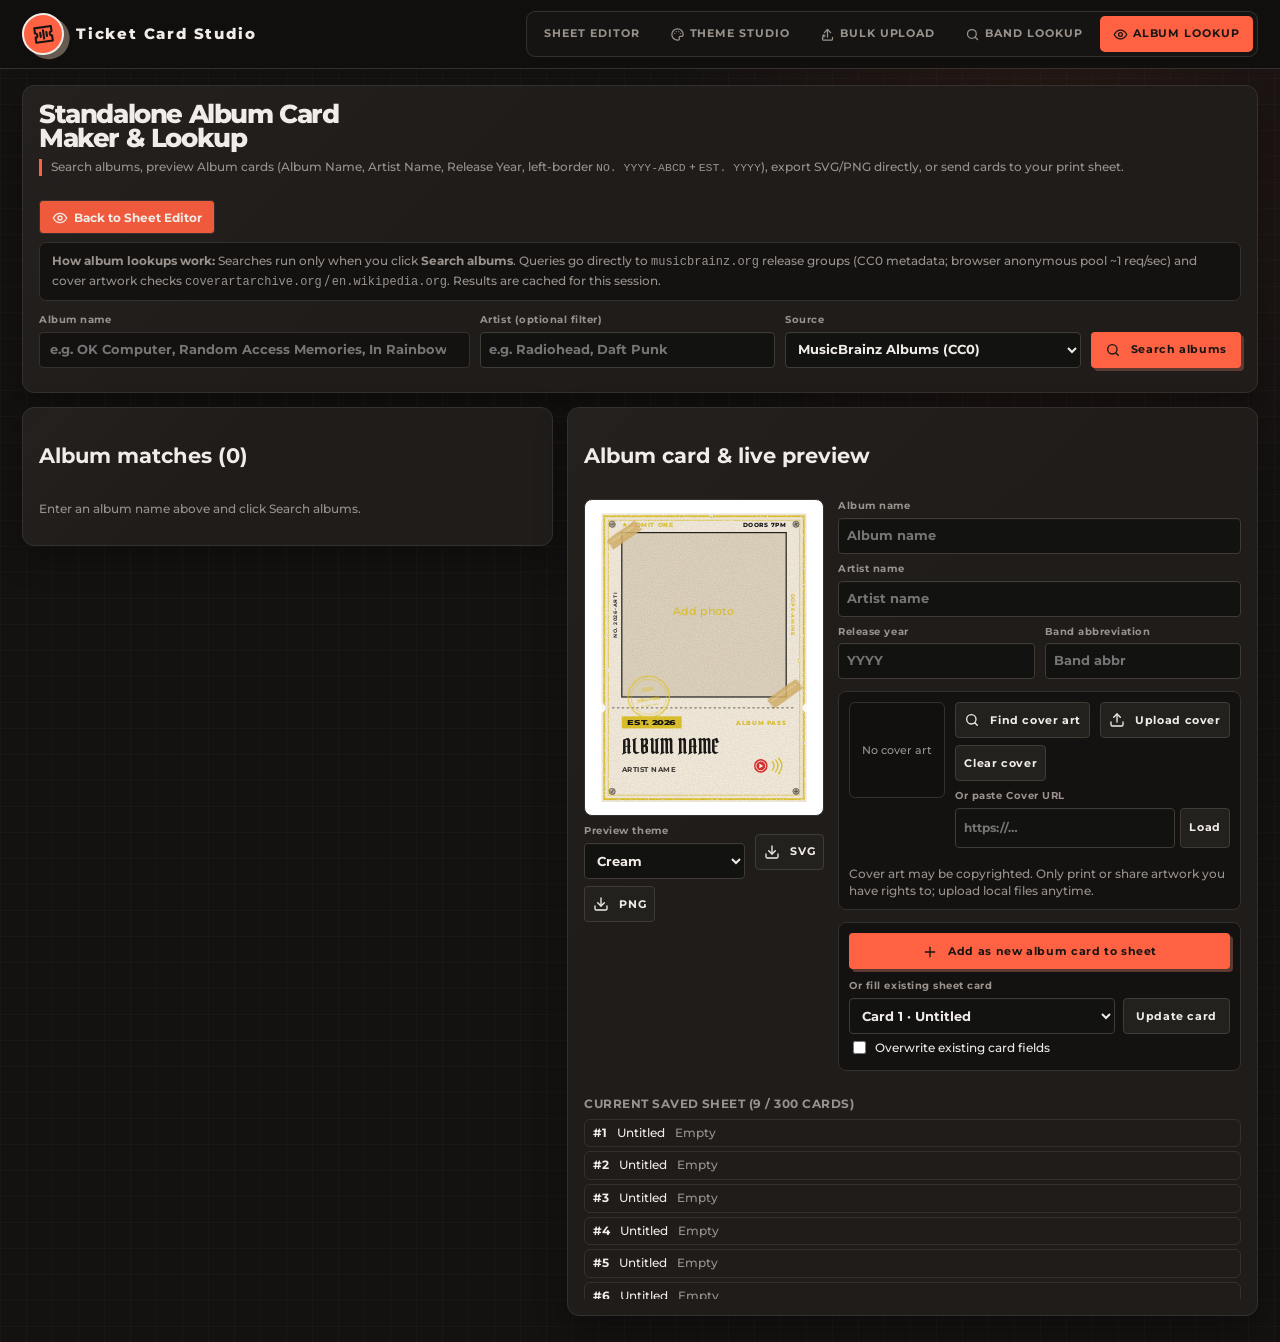
==== album-lookup.html @ 92ee56c2 "feat(phase10): add visiting card layouts (85x55, 89x51, 90x50), QR matrix, and mirrored trading-card" ====
<!DOCTYPE html>
<html lang="en">
<head>
<meta charset="utf-8">
<meta name="viewport" content="width=device-width, initial-scale=1, viewport-fit=cover">
<title>Album Lookup — Ticket Card Studio</title>
<link rel="icon" type="image/svg+xml" href="favicon.svg?v=phase10">
<link rel="stylesheet" href="https://fonts.googleapis.com/css2?family=Caveat:wght@700&family=Covered+By+Your+Grace&family=Dancing+Script:wght@700&family=Great+Vibes&family=Oswald:wght@700&family=Permanent+Marker&family=Reenie+Beanie&family=Rock+Salt&family=Space+Mono:wght@700&display=swap">
<link rel="stylesheet" href="css/tokens.css?v=phase10">
<link rel="stylesheet" href="css/app.css?v=phase10">
</head>
<body>
<header class="topbar">
  <div class="topbar-inner">
    <a class="brand" href="index.html">
      <span class="brand-badge"><span data-icon="logo"></span></span>
      <span class="brand-title">Ticket Card Studio</span>
    </a>
    <nav class="nav-tabs" aria-label="Workspace pages">
      <a class="nav-tab" href="index.html">Sheet Editor</a>
      <a class="nav-tab" href="theme-studio.html"><span data-icon="palette"></span> Theme Studio</a>
      <a class="nav-tab" href="bulk-import.html"><span data-icon="bulkUpload"></span> Bulk Upload</a>
      <a class="nav-tab" href="band-lookup.html"><span data-icon="search"></span> Band Lookup</a>
      <a class="nav-tab active" href="album-lookup.html"><span data-icon="view"></span> Album Lookup</a>
    </nav>
    <details class="mobile-nav">
      <summary aria-label="Open workspace menu" data-tooltip="Open workspace menu"><span data-icon="menu"></span></summary>
      <div class="menu-panel">
        <a href="index.html"><span data-icon="view"></span> Sheet Editor</a>
        <a href="theme-studio.html"><span data-icon="palette"></span> Theme Studio</a>
        <a href="bulk-import.html"><span data-icon="bulkUpload"></span> Bulk Upload</a>
        <a href="band-lookup.html"><span data-icon="search"></span> Band Lookup</a>
        <a href="album-lookup.html" aria-current="page"><span data-icon="view"></span> Album Lookup</a>
      </div>
    </details>
  </div>
</header>

<main class="studio-wrap lookup-page">
  <section class="panel lookup-intro" aria-labelledby="alb-page-title">
    <div class="lookup-header">
      <div>
        <h1 id="alb-page-title">Standalone Album Card Maker &amp; Lookup</h1>
        <p class="subtitle">Search albums, preview Album cards (Album Name, Artist Name, Release Year, left-border <code>NO. YYYY-ABCD</code> + <code>EST. YYYY</code>), export SVG/PNG directly, or send cards to your print sheet.</p>
      </div>
      <a class="btn-link" href="index.html"><span data-icon="view"></span> Back to Sheet Editor</a>
    </div>

    <div class="lookup-disclosure" role="note">
      <strong>How album lookups work:</strong> Searches run only when you click <strong>Search albums</strong>. Queries go directly to <code>musicbrainz.org</code> release groups (CC0 metadata; browser anonymous pool ~1 req/sec) and cover artwork checks <code>coverartarchive.org</code> / <code>en.wikipedia.org</code>. Results are cached for this session.
    </div>

    <div id="alb-disabled-banner" class="lookup-warning" hidden>
      Album lookup is currently disabled in <code>js/album-lookup-providers.mjs</code>. You can still type Album details manually, upload cover art, export, or add to sheet below.
    </div>

    <form id="alb-form" class="lookup-form">
      <label class="fld lookup-query-fld">
        <span>Album name</span>
        <input id="alb-query" type="search" placeholder="e.g. OK Computer, Random Access Memories, In Rainbows…" autocomplete="off" spellcheck="false">
      </label>
      <label class="fld lookup-provider-fld">
        <span>Artist (optional filter)</span>
        <input id="alb-artist" type="text" placeholder="e.g. Radiohead, Daft Punk" autocomplete="off">
      </label>
      <label class="fld lookup-provider-fld">
        <span>Source</span>
        <select id="alb-provider">
          <option value="musicbrainz">MusicBrainz Albums (CC0)</option>
          <option value="wikipedia">Wikipedia Album search</option>
        </select>
      </label>
      <div class="lookup-submit-wrap">
        <button class="accent" id="alb-search-btn" type="submit"><span data-icon="search"></span> Search albums</button>
      </div>
    </form>

    <div class="lookup-status-row">
      <div id="alb-status" class="hint" role="status" aria-live="polite"></div>
      <div id="alb-recovery" class="ctrl-flex" hidden>
        <button class="g sm" id="alb-retry-btn" type="button"><span data-icon="reset"></span> Retry</button>
        <button class="g sm" id="alb-wiki-fallback-btn" type="button">Try Wikipedia search instead</button>
      </div>
    </div>
  </section>

  <div class="lookup-workspace album-workspace">
    <section class="panel lookup-results-panel" aria-labelledby="alb-results-heading">
      <h2 id="alb-results-heading">Album matches (<span id="alb-match-count">0</span>)</h2>
      <div id="alb-results" class="lookup-results">
        <p class="hint">Enter an album name above and click Search albums.</p>
      </div>
    </section>

    <section class="panel lookup-draft-panel" aria-labelledby="alb-draft-heading">
      <div class="lookup-draft-head">
        <h2 id="alb-draft-heading">Album card &amp; live preview</h2>
        <span id="alb-source-pill" class="lookup-pill" hidden></span>
      </div>

      <div class="album-editor-split">
        <div class="album-preview-pane">
          <div id="alb-svg-preview" class="album-svg-preview" aria-label="Live album card preview"></div>
          <div class="ctrl-flex">
            <label class="fld album-theme-fld">
              <span>Preview theme</span>
              <select id="alb-theme"></select>
            </label>
            <button class="g sm" id="alb-dl-svg" type="button"><span data-icon="download"></span> SVG</button>
            <button class="g sm" id="alb-dl-png" type="button"><span data-icon="download"></span> PNG</button>
          </div>
        </div>

        <div class="album-fields-pane">
          <div class="lookup-draft-grid">
            <label class="fld w"><span>Album name</span><input type="text" id="alb-title" placeholder="Album name"></label>
            <label class="fld w"><span>Artist name</span><input type="text" id="alb-artist-field" placeholder="Artist name"></label>
            <label class="fld"><span>Release year</span><input type="text" id="alb-year" placeholder="YYYY"></label>
            <label class="fld"><span>Band abbreviation</span><input type="text" id="alb-code" placeholder="Band abbr"></label>
          </div>

          <div class="lookup-photo-box">
            <div class="lookup-photo-head">
              <div class="stage-thumb lookup-thumb" id="alb-thumb">No cover art</div>
              <div class="lookup-photo-actions">
                <div class="ctrl-flex">
                  <button class="g sm" id="alb-fetch-cover" type="button"><span data-icon="search"></span> Find cover art</button>
                  <button class="g sm" id="alb-upload-btn" type="button"><span data-icon="upload"></span> Upload cover</button>
                  <input type="file" id="alb-file" accept="image/*" hidden>
                  <button class="g sm" id="alb-clear-cover" type="button" hidden>Clear cover</button>
                </div>
                <label class="fld">
                  <span>Or paste Cover URL</span>
                  <div class="url-row">
                    <input type="url" id="alb-url" placeholder="https://…">
                    <button class="g sm" id="alb-load-url" type="button">Load</button>
                  </div>
                </label>
                <div id="alb-photo-status" class="hint"></div>
              </div>
            </div>
            <p class="hint lookup-rights-note">Cover art may be copyrighted. Only print or share artwork you have rights to; upload local files anytime.</p>
          </div>

          <div class="lookup-commit-box">
            <button class="accent" id="alb-add-new" type="button"><span data-icon="plus"></span> Add as new album card to sheet</button>
            <div class="lookup-commit-existing">
              <label class="fld">
                <span>Or fill existing sheet card</span>
                <div class="lookup-fill-row">
                  <select id="alb-fill-target"></select>
                  <button class="g" id="alb-fill-btn" type="button">Update card</button>
                </div>
              </label>
              <label class="chk"><input type="checkbox" id="alb-overwrite"> Overwrite existing card fields</label>
            </div>
          </div>
        </div>
      </div>

      <div class="lookup-sheet-preview">
        <h3>Current saved sheet (<span id="alb-sheet-count">0</span> / 300 cards)</h3>
        <div id="alb-sheet-list" class="lookup-sheet-list"></div>
      </div>
    </section>
  </div>
</main>

<div id="alb-transfer-toast" class="history-toast" role="status" aria-live="polite" hidden>
  <span id="alb-transfer-message"></span>
  <button class="g sm" id="alb-undo-transfer" type="button">Undo</button>
  <button class="accent sm" id="alb-open-editor" type="button"><span data-icon="view"></span> Open editor</button>
</div>

<script type="module" src="js/album-lookup.js?v=phase10"></script>
</body>
</html>
---- css/tokens.css ----
@layer reset, tokens, base, pages, app;

@layer reset {
  *, *::before, *::after {
    box-sizing: border-box;
  }

  html, body {
    margin: 0;
    padding: 0;
  }
}

@layer tokens {
  :root {
    --bg: #141211;
    --panel: #1f1c1a;
    --subpanel: #181614;
    --ink: #f1ece8;
    --mute: #9a928c;
    --line: #35302d;
    --btn: #f05a3c;
    --btnt: #141211;
    --accent: #ff6243;
    --accent-soft: rgba(255, 98, 67, 0.16);
    --danger: #ff4d67;
    --success: #a9d85e;
    --focus-ring: #ffb093;
    --soft-shadow: 0 12px 32px rgba(0, 0, 0, 0.32);
    --radius-sm: 4px;
    --radius-md: 8px;
    --radius-lg: 12px;
    box-sizing: border-box;
    padding-top: env(safe-area-inset-top, 0px);
    padding-bottom: env(safe-area-inset-bottom, 0px);
  }
}

@layer base {
  body {
    background: var(--bg);
    color: var(--ink);
    font: 14px/1.45 "Montserrat", Arial, sans-serif;
    -webkit-font-smoothing: antialiased;
  }
}
---- css/app.css ----
@layer base {
/* Top Navigation Bar */
.topbar {
  background: var(--panel);
  border-bottom: 1px solid var(--line);
  position: sticky;
  top: 0;
  z-index: 25;
}
.topbar-inner {
  max-width: 1600px;
  margin: 0 auto;
  padding: 10px 18px;
  display: flex;
  flex-wrap: wrap;
  align-items: center;
  justify-content: space-between;
  gap: 12px;
}
.brand {
  display: flex;
  align-items: center;
  gap: 10px;
  text-decoration: none;
  color: var(--ink);
}
.brand-badge {
  background: var(--accent);
  color: #fff;
  font-weight: 800;
  font-size: 11px;
  padding: 3px 7px;
  border-radius: 5px;
  letter-spacing: 0.6px;
}
.brand-title {
  font-weight: 800;
  font-size: 16px;
  letter-spacing: -0.3px;
}
.nav-tabs {
  display: flex;
  gap: 6px;
  flex-wrap: wrap;
}
.nav-tab {
  text-decoration: none;
  color: var(--mute);
  font-weight: 700;
  font-size: 12.5px;
  padding: 6px 12px;
  border-radius: 7px;
  border: 1px solid transparent;
  transition: all 0.15s ease;
}
.nav-tab:hover {
  color: var(--ink);
  background: var(--subpanel);
}
.nav-tab.active {
  color: var(--ink);
  background: var(--subpanel);
  border-color: var(--line);
  box-shadow: 0 1px 4px rgba(0,0,0,0.06);
}

/* Main App Grid */
.app {
  display: grid;
  grid-template-columns: minmax(340px, 440px) minmax(0, 1fr);
  gap: 18px;
  max-width: 1600px;
  margin: 0 auto;
  padding: 18px;
  align-items: start;
}

.panel {
  background: var(--panel);
  border: 1px solid var(--line);
  border-radius: var(--radius-lg);
  padding: 18px;
  box-shadow: var(--soft-shadow);
  min-width: 0;
}

h1 {
  font-size: 19px;
  margin: 0 0 4px;
  font-weight: 800;
  letter-spacing: -0.35px;
}
p.subtitle {
  color: var(--mute);
  margin: 0 0 14px;
  font-size: 12.5px;
  line-height: 1.5;
}

/* Form Controls */
.ctrl-grid {
  display: grid;
  grid-template-columns: 1fr 1fr;
  gap: 8px 10px;
  align-items: center;
}
.ctrl-grid .full {
  grid-column: 1 / -1;
}
.ctrl-flex {
  display: flex;
  flex-wrap: wrap;
  gap: 7px 10px;
  align-items: center;
}

label.fld {
  display: flex;
  flex-direction: column;
  gap: 3px;
  font-size: 11.5px;
  color: var(--mute);
  font-weight: 600;
}
label.fld span.lbl-row {
  display: flex;
  justify-content: space-between;
  color: var(--ink);
}
label.chk {
  display: flex;
  gap: 6px;
  align-items: center;
  font-size: 12px;
  cursor: pointer;
  color: var(--ink);
  min-height: 26px;
}

input, select, textarea {
  accent-color: var(--accent);
}
input[type="text"],
input[type="url"],
input[type="number"],
select,
textarea {
  font: inherit;
  font-size: 12.5px;
  background: var(--bg);
  color: var(--ink);
  border: 1px solid var(--line);
  border-radius: var(--radius-sm);
  padding: 5px 8px;
  min-height: 32px;
  width: 100%;
  min-width: 0;
}
input[type="range"] {
  width: 100%;
  margin: 0;
  cursor: pointer;
  min-width: 72px;
}
input[type="color"] {
  width: 34px;
  height: 26px;
  padding: 0;
  border: 1px solid var(--line);
  border-radius: 4px;
  background: none;
  cursor: pointer;
}

button, .btn {
  font: inherit;
  font-size: 12px;
  font-weight: 700;
  background: var(--btn);
  color: var(--btnt);
  border: 0;
  border-radius: 6px;
  padding: 7px 12px;
  min-height: 33px;
  cursor: pointer;
  text-decoration: none;
  display: inline-flex;
  align-items: center;
  justify-content: center;
  gap: 5px;
  transition: transform 0.14s ease, filter 0.14s ease, box-shadow 0.14s ease;
}
button:hover, .btn:hover {
  filter: brightness(1.08);
  box-shadow: 0 2px 8px rgba(0, 0, 0, 0.12);
}
button:active, .btn:active {
  transform: translateY(1px);
}
button.g, .btn.g {
  background: var(--panel);
  color: var(--ink);
  border: 1px solid var(--line);
}
button.accent, .btn.accent {
  background: var(--accent);
  color: #fff;
}
button.danger, .btn.danger {
  background: var(--danger);
  color: #fff;
}
button.sm, .btn.sm {
  padding: 3px 8px;
  min-height: 26px;
  font-size: 11px;
}

.theme-nav {
  display: flex;
  gap: 5px;
  align-items: center;
}
.theme-nav select {
  flex: 1;
}
.theme-nav button {
  flex: none;
  padding: 5px 10px;
}

/* Dial Control */
.gctl {
  display: flex;
  gap: 12px;
  align-items: center;
  padding-top: 6px;
}
.gtxt {
  display: grid;
  gap: 4px;
  font-size: 12px;
  flex: 1;
}
.dial {
  width: 68px;
  height: 68px;
  border-radius: 50%;
  position: relative;
  cursor: grab;
  touch-action: none;
  flex: none;
  background: repeating-conic-gradient(from -1deg, var(--ink) 0 2deg, transparent 2deg 30deg);
}
.dial::before {
  content: "";
  position: absolute;
  inset: 6px;
  border-radius: 50%;
  background: var(--panel);
  border: 2px solid var(--line);
}
.dial i {
  position: absolute;
  left: 50%;
  top: 50%;
  width: 3px;
  height: 26px;
  margin: -26px 0 0 -1.5px;
  background: var(--accent);
  border-radius: 2px;
  transform-origin: 50% 100%;
  transform: rotate(180deg);
}
.dial i::after {
  content: "";
  position: absolute;
  top: -4px;
  left: -3px;
  width: 9px;
  height: 9px;
  border-radius: 50%;
  background: var(--accent);
}
.dial b {
  position: absolute;
  left: 50%;
  top: 50%;
  width: 8px;
  height: 8px;
  margin: -4px 0 0 -4px;
  border-radius: 50%;
  background: var(--ink);
}

.hint {
  color: var(--mute);
  font-size: 11.5px;
}
.status-bar {
  display: flex;
  justify-content: space-between;
  align-items: center;
  font-size: 12px;
  min-height: 22px;
  margin: 6px 0 10px;
  gap: 8px;
}
#msg {
  font-weight: 600;
  color: var(--ink);
}
#sv {
  font-size: 11px;
  color: var(--mute);
}

/* Card Editor Rows */
.cards-header {
  display: flex;
  justify-content: space-between;
  align-items: center;
  flex-wrap: wrap;
  gap: 8px;
  margin: 12px 0 8px;
  padding-top: 10px;
  border-top: 2px solid var(--line);
}
.cards-header h2 {
  font-size: 14.5px;
  margin: 0;
  font-weight: 800;
}

.row {
  display: grid;
  grid-template-columns: 64px minmax(0, 1fr);
  gap: 11px;
  padding: 10px;
  margin: 9px 0;
  border: 1px solid var(--line);
  border-radius: 10px;
  background: var(--panel);
  transition: border-color 0.15s, box-shadow 0.15s, background 0.15s;
}
.row.selected {
  border-color: var(--accent);
  box-shadow: 0 0 0 2px color-mix(in srgb, var(--accent) 22%, transparent);
  background: color-mix(in srgb, var(--accent) 4%, var(--panel));
}
.row.drag-over {
  background: var(--accent-soft);
  border-color: var(--accent);
}
.cv {
  width: 64px;
  height: 64px;
  border-radius: 7px;
  border: 1px dashed var(--mute);
  background: var(--bg) center/cover no-repeat;
  cursor: pointer;
  display: grid;
  place-items: center;
  color: var(--mute);
  font-size: 11px;
  text-align: center;
  padding: 3px;
  position: sticky;
  top: 62px;
  overflow: hidden;
}
.f {
  display: grid;
  grid-template-columns: minmax(0, 1fr) minmax(0, 1fr);
  gap: 7px;
  min-width: 0;
}
.f .w {
  grid-column: 1 / -1;
}
.rb {
  display: flex;
  gap: 5px;
  align-items: center;
  flex-wrap: wrap;
}
.rb b {
  flex: 1;
  min-width: 28px;
  font-size: 13px;
}
.rb button {
  min-width: 30px;
  min-height: 27px;
  padding: 2px 7px;
  font-size: 11.5px;
}

.url-row {
  display: flex;
  gap: 5px;
  align-items: center;
}
.url-row input {
  flex: 1;
  font-size: 12px;
}
.cors-tag {
  font-size: 10px;
  font-weight: 700;
  padding: 2px 5px;
  border-radius: 4px;
  background: rgba(232, 131, 58, 0.18);
  color: var(--accent);
}

.c-row {
  display: flex;
  flex-wrap: wrap;
  gap: 6px 8px;
  align-items: center;
  font-size: 11.5px;
  color: var(--mute);
}
.row-remove-photo {
  margin-left: auto;
}
.row-remove-photo[hidden] {
  display: none !important;
}
#nfc-yt-wrap.is-disabled,
#nfc-scale-wrap.is-disabled {
  opacity: 0.45;
}

.adj {
  margin-top: 2px;
  background: var(--subpanel);
  border: 1px solid var(--line);
  border-radius: 6px;
  padding: 5px 8px;
  font-size: 12px;
}
.adj summary {
  cursor: pointer;
  font-weight: 700;
  font-size: 11.5px;
}
.adj label {
  display: flex;
  gap: 8px;
  align-items: center;
  font-size: 11.5px;
  color: var(--mute);
  margin: 6px 0;
}
.adj label span {
  min-width: 72px;
}
.adj input[type="range"],
.adj select,
.adj input[type="text"] {
  flex: 1;
}

/* Preview Stage */
.stage {
  position: sticky;
  top: 62px;
  max-height: calc(100vh - 80px);
  min-height: 65vh;
  overflow: auto;
  background: var(--panel);
  border: 1px solid var(--line);
  border-radius: var(--radius-lg);
  padding: 18px;
  box-shadow: var(--soft-shadow);
  display: flex;
  flex-direction: column;
  align-items: center;
  gap: 16px;
  overscroll-behavior: contain;
}
.sheet {
  display: block;
  width: 100%;
  max-width: min(100%, 740px);
  height: auto;
  flex: 0 0 auto;
  box-shadow: 0 5px 22px rgba(0, 0, 0, 0.22);
  background: #fff;
  border-radius: 2px;
}
.pp {
  cursor: grab;
  touch-action: none;
}
.pp:active {
  cursor: grabbing;
}

/* Card Preview Modal */
#pv {
  position: fixed;
  inset: 0;
  background: rgba(0, 0, 0, 0.75);
  backdrop-filter: blur(5px);
  display: flex;
  align-items: center;
  justify-content: center;
  z-index: 50;
  padding: calc(12px + env(safe-area-inset-top, 0px)) 12px calc(12px + env(safe-area-inset-bottom, 0px));
}
#pv[hidden] {
  display: none;
}
.pvbox {
  background: var(--panel);
  border-radius: 12px;
  padding: 14px;
  width: min(920px, 100%);
  max-height: 100%;
  display: flex;
  flex-direction: column;
  gap: 10px;
  overflow: hidden;
  box-shadow: 0 20px 70px rgba(0, 0, 0, 0.35);
}
.pvbar {
  display: flex;
  gap: 6px;
  align-items: center;
  flex-wrap: wrap;
}
.pv-body {
  display: grid;
  grid-template-columns: minmax(260px, 1fr) minmax(260px, 340px);
  gap: 14px;
  align-items: start;
  min-height: 0;
  overflow: auto;
}
#pvi {
  max-height: 74vh;
  max-width: 100%;
  background: #fff;
  border-radius: 8px;
  display: grid;
  place-items: center;
  overflow: hidden;
}
#pvi svg {
  display: block;
  max-width: 100%;
  max-height: 74vh;
  width: auto;
  height: auto;
}
.pv-editor {
  display: flex;
  flex-direction: column;
  gap: 10px;
  min-width: 0;
  max-height: 74vh;
  overflow-y: auto;
  padding-right: 2px;
}
.pv-ed-group {
  display: flex;
  flex-direction: column;
  gap: 8px;
  padding: 10px;
  background: var(--bg);
  border: 1px solid var(--line);
  border-radius: 8px;
}
.pv-ed-grid {
  display: grid;
  grid-template-columns: 1fr 1fr;
  gap: 7px 8px;
}
.pv-ed-grid .w {
  grid-column: 1 / -1;
}
.pv-ed-row {
  display: flex;
  flex-wrap: wrap;
  align-items: center;
  gap: 6px;
}
.pv-ed-actions {
  margin-top: 2px;
}
.pv-accent-pick {
  display: inline-flex;
  align-items: center;
  gap: 6px;
  margin-left: auto;
  font-size: 11px;
  font-weight: 600;
  color: var(--mute);
  cursor: pointer;
}
.pv-slider-fld {
  display: flex;
  flex-direction: column;
  gap: 3px;
  font-size: 11px;
  font-weight: 600;
  color: var(--mute);
}
.pv-slider-fld .lbl-row {
  display: flex;
  justify-content: space-between;
  color: var(--ink);
}
@media (max-width: 780px) {
  .pv-body {
    display: flex;
    flex-direction: column;
    align-items: stretch;
  }
  #pvi {
    flex: 0 0 auto;
    width: 100%;
    max-height: 44vh;
  }
  #pvi svg {
    max-height: 44vh;
  }
  .pv-editor {
    flex: 0 0 auto;
    max-height: none;
    overflow-y: visible;
  }
}

/* Responsive Breakpoints */
@media (max-width: 900px) {
  .app {
    grid-template-columns: minmax(0, 1fr);
    gap: 12px;
    padding: 10px;
  }
  .stage {
    grid-column: 1;
    grid-row: 1;
    position: sticky;
    top: 52px;
    z-index: 8;
    min-height: 0;
    max-height: 42vh;
    padding: 10px;
    backdrop-filter: blur(12px);
    background: color-mix(in srgb, var(--panel) 94%, transparent);
  }
  .panel {
    grid-column: 1;
    grid-row: 2;
    padding: 14px;
  }
  .sheet {
    max-width: min(100%, 560px);
    width: auto;
    max-height: 38vh;
  }
  .cv {
    position: static;
  }
}

@media (max-width: 520px) {
  .app {
    padding: 7px;
    gap: 8px;
  }
  .panel {
    padding: 11px;
    border-radius: 11px;
  }
  .stage {
    padding: 7px;
    border-radius: 11px;
  }
  .row {
    grid-template-columns: 54px minmax(0, 1fr);
    gap: 8px;
    padding: 8px;
  }
  .cv {
    width: 54px;
    height: 54px;
  }
}

/* Print Styles */
@media print {
  @page {
    size: auto;
    margin: 0;
  }
  body {
    background: #fff !important;
    -webkit-print-color-adjust: exact !important;
    print-color-adjust: exact !important;
  }
  .topbar, .panel, h1, p.subtitle, .page-tools, #pv {
    display: none !important;
  }
  .app {
    display: block;
    padding: 0;
    margin: 0;
    max-width: none;
  }
  .stage {
    position: static;
    display: block;
    max-height: none;
    min-height: 0;
    padding: 0;
    border: 0;
    border-radius: 0;
    overflow: visible;
    box-shadow: none;
    gap: 0;
    transform: none !important;
    zoom: 1 !important;
  }
  .sheet {
    display: block;
    max-width: none;
    width: 210mm;
    height: 297mm;
    border-radius: 0;
    box-shadow: none;
    break-after: page;
    page-break-after: always;
    break-inside: avoid;
    page-break-inside: avoid;
    transform: none !important;
    zoom: 1 !important;
    -webkit-print-color-adjust: exact;
    print-color-adjust: exact;
  }
  .sheet:last-child {
    break-after: auto;
    page-break-after: auto;
  }
  .pp {
    display: none !important;
  }
}
}
@layer pages {
/* Dedicated Styles for Theme Studio & Bulk Importer Pages */
.studio-wrap {
  max-width: 1460px;
  margin: 0 auto;
  padding: 18px;
}

  .theme-studio {
    max-width: 1760px;
  }

  .theme-workspace {
    display: grid;
    grid-template-columns: minmax(0, 1fr);
    gap: 16px;
    align-items: start;
  }

  .theme-workspace.editor-open {
    grid-template-columns: minmax(0, 1fr) minmax(340px, 410px);
  }

  .theme-library {
    min-width: 0;
  }

  .theme-gallery-header {
    display: flex;
    align-items: flex-start;
    justify-content: space-between;
    gap: 18px;
    margin-bottom: 14px;
  }

  .theme-gallery-header h1 {
    margin: 0;
  }

  .theme-gallery-header .subtitle {
    margin-bottom: 0;
  }

  .theme-gallery-actions {
    display: flex;
    align-items: end;
    justify-content: flex-end;
    flex-wrap: wrap;
    gap: 8px;
  }

  .theme-sample-control {
    min-width: 170px;
  }

  .theme-gallery-actions button {
    min-height: 42px;
  }

  .theme-status {
    min-height: 20px;
    margin: 4px 0 16px;
    color: var(--ink);
    font-weight: 600;
  }

  .theme-group + .theme-group {
    margin-top: 24px;
  }

  .theme-group h2 {
    margin: 0 0 10px;
  }

  .theme-gallery {
    display: grid;
    grid-template-columns: repeat(auto-fill, minmax(140px, 1fr));
    gap: 12px;
  }

  .theme-tile {
    display: flex;
    flex-direction: column;
    align-items: stretch;
    gap: 7px;
    min-width: 0;
    padding: 8px;
    border: 1px solid var(--line);
    border-radius: 10px;
    background: var(--subpanel);
    color: var(--ink);
    text-align: left;
    cursor: pointer;
    transition: border-color .16s ease, box-shadow .16s ease, transform .16s ease;
  }

  .theme-tile:hover {
    border-color: var(--accent);
    transform: translateY(-2px);
  }

  .theme-tile.is-selected {
    border-color: var(--accent);
    box-shadow: 0 0 0 2px color-mix(in srgb, var(--accent) 32%, transparent);
  }

  .theme-tile-image {
    display: block;
    overflow: hidden;
    width: 100%;
    aspect-ratio: 170 / 239;
    border: 1px solid rgba(0, 0, 0, .28);
    border-radius: 6px;
    background: #fff;
  }

  .theme-tile-image img {
    display: block;
    width: 100%;
    height: 100%;
    object-fit: contain;
  }

  .theme-tile-name {
    overflow-wrap: anywhere;
    font-size: 13px;
    font-weight: 750;
    line-height: 1.25;
  }

  .theme-custom-badge {
    align-self: flex-start;
    padding: 2px 6px;
    border: 1px solid rgba(232, 131, 58, .55);
    border-radius: 999px;
    color: var(--accent);
    font-size: 10px;
    font-weight: 800;
    letter-spacing: .04em;
    text-transform: uppercase;
  }

  .theme-editor {
    position: sticky;
    top: 82px;
    z-index: 4;
    display: flex;
    flex-direction: column;
    gap: 14px;
    min-width: 0;
    max-height: calc(100vh - 100px);
    overflow-y: auto;
    padding: 16px;
    border: 1px solid var(--line);
    border-radius: var(--radius-lg);
    background: var(--panel);
    box-shadow: var(--soft-shadow);
  }

  .theme-editor[hidden],
  .theme-group[hidden] {
    display: none !important;
  }

  .theme-editor-header {
    position: sticky;
    top: -16px;
    z-index: 2;
    display: flex;
    align-items: center;
    justify-content: space-between;
    gap: 12px;
    margin: -16px -16px 0;
    padding: 12px 16px;
    border-bottom: 1px solid var(--line);
    background: var(--panel);
  }

  .theme-editor-header h2,
  .theme-editor-header p {
    margin: 0;
  }

  .section-kicker {
    color: var(--mute);
    font-size: 11px;
    font-weight: 800;
    letter-spacing: .08em;
    text-transform: uppercase;
  }

  .theme-editor-header-actions {
    display: flex;
    gap: 6px;
  }

  .theme-editor-header-actions .icon-btn {
    min-width: 42px;
    min-height: 42px;
  }

  .theme-editor-preview {
    display: grid;
    place-items: center;
    padding: 10px;
    border: 1px solid var(--line);
    border-radius: 10px;
    background: var(--subpanel);
  }

  .theme-editor-preview img {
    display: block;
    width: min(100%, 300px);
    height: auto;
    border-radius: 4px;
    background: #fff;
    box-shadow: 0 8px 20px rgba(0, 0, 0, .3);
  }

  .theme-editor-fields {
    gap: 12px;
  }

  .theme-colours {
    flex-wrap: wrap;
    gap: 10px;
  }

  .theme-colours .colour-control {
    flex: 1 1 132px;
    min-width: 0;
  }

  .theme-editor .gradient-options {
    display: grid;
    grid-template-columns: minmax(110px, .7fr) minmax(150px, 1.3fr);
    gap: 12px;
    margin: 0;
    padding-top: 12px;
    border-top: 1px solid var(--line);
  }

  .theme-editor .gradient-options[hidden] {
    display: none !important;
  }

  .theme-editor-actions {
    display: grid;
    grid-template-columns: repeat(2, minmax(0, 1fr));
    gap: 8px;
  }

  .theme-editor-actions button {
    min-height: 42px;
  }

  .theme-editor-actions #ts_save_new,
  .theme-editor-actions #ts_update {
    grid-column: 1 / -1;
  }

  .theme-history-note {
    margin: 0;
  }

  @media (max-width: 900px) {
    .theme-workspace,
    .theme-workspace.editor-open {
      grid-template-columns: minmax(0, 1fr);
    }

    .theme-gallery-header {
      flex-direction: column;
    }

    .theme-gallery-actions {
      justify-content: flex-start;
      width: 100%;
    }

    .theme-editor {
      position: fixed;
      z-index: 51;
      right: 0;
      bottom: 0;
      left: 0;
      width: min(100%, 680px);
      max-height: min(86dvh, 760px);
      margin: 0 auto;
      padding-bottom: max(16px, env(safe-area-inset-bottom, 0px));
      border-radius: 16px 16px 0 0;
      box-shadow: 0 -12px 40px rgba(0, 0, 0, .55);
    }

    .theme-editor-header {
      top: -16px;
    }

    body.theme-editor-open {
      overflow: hidden;
    }

    body.theme-editor-open::before {
      position: fixed;
      z-index: 50;
      inset: 0;
      background: rgba(0, 0, 0, .58);
      content: "";
    }
  }

  @media (max-width: 520px) {
    .theme-gallery-actions {
      align-items: stretch;
    }

    .theme-sample-control {
      flex: 1 1 100%;
    }

    .theme-gallery-actions button {
      flex: 1 1 calc(50% - 8px);
      min-height: 44px;
    }

    .theme-gallery {
      grid-template-columns: repeat(2, minmax(0, 1fr));
      gap: 9px;
    }

    .theme-editor {
      gap: 10px;
      padding: 12px;
    }

    .theme-editor-header {
      top: -12px;
      margin: -12px -12px 0;
      padding: 10px 12px;
    }

    .theme-editor-header-actions .icon-btn {
      min-width: 44px;
      min-height: 44px;
    }

    .theme-editor .gradient-options {
      grid-template-columns: 1fr;
    }
  }
.studio-grid {
  display: grid;
  grid-template-columns: minmax(360px, 480px) minmax(0, 1fr);
  gap: 20px;
  align-items: start;
}

@media (max-width: 900px) {
  .studio-grid {
    grid-template-columns: 1fr;
  }
}

.studio-preview {
  position: sticky;
  top: 72px;
  background: var(--panel);
  border: 1px solid var(--line);
  border-radius: var(--radius-lg);
  padding: 20px;
  box-shadow: var(--soft-shadow);
  display: flex;
  flex-direction: column;
  align-items: center;
  gap: 14px;
}

.preview-card-box {
  width: 100%;
  max-width: 340px;
  background: #fff;
  padding: 12px;
  border-radius: 10px;
  box-shadow: 0 8px 28px rgba(0, 0, 0, 0.18);
}

.preview-card-box svg {
  display: block;
  width: 100%;
  height: auto;
}

.saved-themes-list {
  display: flex;
  flex-direction: column;
  gap: 8px;
  margin-top: 8px;
}

.saved-theme-item {
  display: flex;
  align-items: center;
  justify-content: space-between;
  gap: 8px;
  padding: 8px 10px;
  border: 1px solid var(--line);
  border-radius: 8px;
  background: var(--subpanel);
}

.swatch-dots {
  display: inline-flex;
  gap: 4px;
  align-items: center;
}
.swatch-dot {
  width: 14px;
  height: 14px;
  border-radius: 50%;
  border: 1px solid rgba(128, 128, 128, 0.4);
}

/* Bulk Importer Styles */
.import-tabs {
  display: flex;
  gap: 6px;
  margin-bottom: 14px;
  border-bottom: 1px solid var(--line);
  padding-bottom: 10px;
}

.dropzone {
  border: 2px dashed var(--mute);
  border-radius: 12px;
  padding: 28px 18px;
  text-align: center;
  background: var(--subpanel);
  cursor: pointer;
  transition: border-color 0.15s, background 0.15s;
}
.dropzone:hover, .dropzone.drag-over {
  border-color: var(--accent);
  background: var(--accent-soft);
}
.dropzone h3 {
  margin: 0 0 6px;
  font-size: 15px;
}

.staging-grid {
  display: grid;
  grid-template-columns: repeat(auto-fill, minmax(220px, 1fr));
  gap: 12px;
  margin-top: 14px;
}

.stage-card {
  border: 1px solid var(--line);
  border-radius: 10px;
  background: var(--subpanel);
  padding: 10px;
  display: flex;
  flex-direction: column;
  gap: 7px;
}
.stage-thumb {
  width: 100%;
  aspect-ratio: 1 / 1;
  border-radius: 7px;
  background: var(--bg) center/cover no-repeat;
  border: 1px solid var(--line);
  display: grid;
  place-items: center;
  color: var(--mute);
  font-size: 12px;
  position: relative;
}
.stage-meta {
  display: flex;
  align-items: center;
  justify-content: space-between;
  font-size: 11.5px;
}
}
@layer app {
body {
  background:
    radial-gradient(circle at 82% 12%, rgba(240, 90, 60, 0.09), transparent 24rem),
    linear-gradient(rgba(255,255,255,0.018) 1px, transparent 1px),
    linear-gradient(90deg, rgba(255,255,255,0.018) 1px, transparent 1px),
    var(--bg);
  background-size: auto, 26px 26px, 26px 26px, auto;
}

.topbar {
  background: rgba(17, 16, 15, 0.92);
  border-bottom: 1px solid var(--line);
  backdrop-filter: blur(18px);
}

.topbar-inner {
  max-width: 1760px;
  min-height: 68px;
  padding: 10px 22px;
}

.brand {
  gap: 12px;
  text-transform: uppercase;
  letter-spacing: 0.08em;
}

.brand-badge {
  display: grid;
  place-items: center;
  width: 42px;
  height: 42px;
  border-radius: 50%;
  border: 2px solid var(--ink);
  background: var(--accent);
  color: #171512;
  font-size: 10px;
  letter-spacing: 0;
  box-shadow: 5px 5px 0 #655b50;
  transform: rotate(-8deg);
}

.brand-title {
  font-size: 15px;
  letter-spacing: 0.12em;
}

.nav-tabs {
  align-items: center;
  gap: 4px;
  border: 1px solid var(--line);
  padding: 4px;
  border-radius: 9px;
  background: #151412;
}

.nav-tab {
  min-height: 36px;
  display: inline-flex;
  align-items: center;
  border: 0;
  border-radius: 5px;
  padding: 7px 13px;
  text-transform: uppercase;
  font-size: 10.5px;
  letter-spacing: 0.09em;
}

.nav-tab.active {
  background: var(--accent);
  color: #171512;
  box-shadow: none;
}

.history-actions {
  display: flex;
  align-items: center;
  gap: 6px;
}

.history-action {
  width: 42px;
  height: 42px;
  padding: 0;
  font-size: 23px;
  line-height: 1;
}

.history-action:disabled {
  opacity: 0.45;
  cursor: not-allowed;
}

.history-toast {
  position: fixed;
  z-index: 80;
  right: max(16px, env(safe-area-inset-right));
  bottom: max(16px, env(safe-area-inset-bottom));
  display: flex;
  align-items: center;
  gap: 10px;
  max-width: min(460px, calc(100vw - 32px));
  padding: 10px 12px;
  border: 1px solid var(--line);
  border-radius: 9px;
  background: #211f1b;
  color: var(--ink);
  box-shadow: 0 12px 36px rgba(0, 0, 0, 0.45);
  font-size: 13px;
}

.history-toast[hidden] {
  display: none;
}

.history-toast span {
  flex: 1;
  min-width: 0;
  overflow-wrap: anywhere;
}

.app,
.studio-wrap {
  max-width: 1760px;
  padding: 16px 22px 28px;
}

.app {
  grid-template-columns: 390px minmax(0, 1fr);
  gap: 14px;
}

.panel,
.studio-preview {
  border: 1px solid var(--line);
  border-radius: var(--radius-lg);
  background:
    linear-gradient(135deg, rgba(255,255,255,0.018), transparent 38%),
    var(--panel);
  box-shadow: var(--soft-shadow);
}

.panel {
  padding: 16px;
}

h1 {
  text-transform: uppercase;
  font-size: clamp(22px, 2vw, 30px);
  line-height: 0.95;
  letter-spacing: -0.055em;
  margin-bottom: 8px;
  max-width: 320px;
}

p.subtitle {
  border-left: 3px solid var(--accent);
  padding-left: 9px;
  margin-bottom: 14px;
  font-size: 11.5px;
  line-height: 1.55;
}

details.sec {
  border: 1px solid var(--line);
  border-radius: 7px;
  background: rgba(255,255,255,0.012);
  margin-bottom: 7px;
  padding: 0;
  overflow: hidden;
}

details.sec[open] {
  background: rgba(255,255,255,0.018);
}

details.sec > summary {
  min-height: 42px;
  padding: 10px 12px;
  text-transform: uppercase;
  letter-spacing: 0.06em;
  font-size: 10.5px;
}

details.sec[open] > summary {
  margin: 0;
  border-bottom: 1px solid var(--line);
  background: #1d1b18;
}

details.sec > :not(summary) {
  margin-inline: 11px;
}

details.sec > .ctrl-grid,
details.sec > .gctl,
details.sec > .ctrl-flex,
details.sec > .hint {
  margin-top: 10px;
  margin-bottom: 10px;
}

label.fld {
  gap: 5px;
  text-transform: uppercase;
  letter-spacing: 0.055em;
  font-size: 9.5px;
  min-width: 0;
}

label.fld span.lbl-row {
  align-items: flex-end;
  gap: 6px;
  line-height: 1.25;
  min-height: 24px;
}

label.fld span.lbl-row .hint,
label.fld span.lbl-row #pg {
  min-width: 0;
  text-align: right;
  white-space: normal;
  overflow-wrap: anywhere;
}

input[type="text"],
input[type="url"],
input[type="number"],
select,
textarea {
  min-height: 36px;
  border: 1px solid #403b35;
  border-radius: 4px;
  background: #121210;
  color: var(--ink);
  box-shadow: inset 0 1px 0 rgba(255,255,255,0.02);
}

input:hover,
select:hover,
textarea:hover {
  border-color: #645c52;
}

input:focus,
select:focus,
textarea:focus {
  border-color: var(--accent);
}

button,
.btn {
  min-height: 36px;
  border-radius: 4px;
  background: var(--accent);
  color: #171512;
  text-transform: uppercase;
  letter-spacing: 0.06em;
  font-size: 10.5px;
  box-shadow: 3px 3px 0 #5c3a31;
}

button.g,
.btn.g {
  background: #23211d;
  color: var(--ink);
  border: 1px solid #403b35;
  box-shadow: none;
}

button.accent,
.btn.accent {
  background: var(--accent);
  color: #171512;
}

button:hover,
.btn:hover {
  filter: none;
  transform: translate(-1px, -1px);
  box-shadow: 4px 4px 0 #6a493f;
}

button.g:hover,
.btn.g:hover {
  border-color: var(--accent);
  box-shadow: none;
  transform: none;
}

.dial {
  width: 58px;
  height: 58px;
  background: repeating-conic-gradient(from -1deg, var(--accent) 0 2deg, transparent 2deg 30deg);
}

.dial::before {
  background: #191816;
  border-color: #403b35;
}

.cards-header {
  border-top: 1px solid var(--line);
  margin-top: 14px;
  padding-top: 12px;
}

.cards-header h2 {
  text-transform: uppercase;
  letter-spacing: 0.06em;
}

.row {
  border: 1px solid var(--line);
  border-radius: 7px;
  background: #1d1b18;
  margin: 7px 0;
  grid-template-columns: 58px minmax(0, 1fr);
  padding: 8px;
}

.row.selected {
  border-color: var(--accent);
  background:
    linear-gradient(90deg, rgba(255,98,67,0.09), transparent 34%),
    #1d1b18;
  box-shadow: -4px 0 0 var(--accent);
}

.cv {
  width: 58px;
  height: 58px;
  border: 1px solid #514c45;
  border-radius: 4px;
  background-color: #11100f;
}

.stage,
.studio-preview {
  position: sticky;
  top: 84px;
  min-height: calc(100vh - 112px);
  max-height: calc(100vh - 112px);
  border-radius: var(--radius-lg);
  background:
    linear-gradient(135deg, rgba(255,255,255,0.025), transparent 24rem),
    #0c0b0a;
  border: 1px solid var(--line);
  padding: 20px;
}

.sheet {
  border: 1px solid #48433d;
  border-radius: 2px;
  box-shadow: 0 18px 50px rgba(0,0,0,0.52);
  margin-top: 6px;
}

.page-tools {
  position: sticky;
  top: 0;
  z-index: 3;
  width: min(100%, 740px);
  display: grid;
  grid-template-columns: 130px minmax(160px, 1fr) auto;
  gap: 8px;
  align-items: end;
  padding: 8px;
  margin: -8px 0 2px;
  border: 1px solid var(--line);
  border-radius: 7px;
  background: rgba(20, 19, 17, 0.96);
  backdrop-filter: blur(12px);
}

.page-tools .fld {
  min-width: 0;
}

.hardware-fields,
.mount-fields {
  border: 1px solid var(--line);
  border-radius: 7px;
  margin: 0;
  padding: 9px;
  display: flex;
  flex-wrap: wrap;
  gap: 6px 12px;
}

.hardware-fields legend,
.mount-fields legend {
  padding: 0 5px;
  color: var(--mute);
  font-size: 9px;
  text-transform: uppercase;
  letter-spacing: 0.06em;
}

.quick-mounts {
  display: grid;
  grid-template-columns: 1fr 1fr;
  gap: 4px 8px;
  margin-top: 3px;
}

.studio-preview {
  min-height: 620px;
  justify-content: flex-start;
}

.preview-card-box {
  background: #0d0c0b;
  border: 1px solid var(--line);
  border-radius: 7px;
  box-shadow: 0 18px 40px rgba(0,0,0,0.38);
}

.studio-grid {
  grid-template-columns: minmax(360px, 500px) minmax(0, 1fr);
  gap: 14px;
}

.dropzone,
.stage-card,
.saved-theme-item,
.adj {
  background: #1d1b18;
  border-color: #403b35;
  border-radius: 7px;
}

.dropzone {
  border-style: dashed;
  border-width: 1px;
}

.dropzone:hover,
.dropzone.drag-over {
  background: var(--accent-soft);
  border-color: var(--accent);
}

.stage-thumb {
  background-color: #11100f;
  border-radius: 5px;
  border-color: #403b35;
}

#pv {
  background: rgba(8,7,6,0.88);
}

.pvbox {
  background: #191816;
  border: 1px solid var(--line);
  border-radius: 9px;
}

@media (max-width: 900px) {
  .topbar-inner {
    min-height: 58px;
    padding: 8px 10px;
  }

  .brand-title {
    display: none;
  }

  .brand-badge {
    width: 38px;
    height: 38px;
  }

  .nav-tabs {
    max-width: calc(100vw - 58px);
  }

  .nav-tab {
    padding: 6px 8px;
    font-size: 9px;
  }

  .app,
  .studio-wrap {
    padding: 8px;
  }

  .app {
    gap: 8px;
  }

  .stage,
  .studio-preview {
    top: 66px;
    max-height: 42vh;
    min-height: 0;
    padding: 12px;
  }

  .panel {
    padding: 12px;
  }
}

@media (max-width: 520px) {
  .topbar-inner {
    align-items: center;
  }

  .history-action {
    width: 44px;
    height: 44px;
  }

  .nav-tab {
    letter-spacing: 0.03em;
  }

  .nav-tab:not(.active) {
    max-width: 88px;
    text-align: center;
  }

  .app {
    grid-template-columns: 1fr;
  }

  h1 {
    font-size: 21px;
  }

  .page-tools {
    grid-template-columns: 108px minmax(120px, 1fr);
  }

  .page-tools button {
    grid-column: 1 / -1;
  }
}

.sr-only {
  position: absolute;
  width: 1px;
  height: 1px;
  padding: 0;
  margin: -1px;
  overflow: hidden;
  clip: rect(0, 0, 0, 0);
  white-space: nowrap;
  border: 0;
}

.topbar-inner {
  gap: 10px;
}

.topbar-actions {
  display: flex;
  align-items: center;
  gap: 6px;
}

.topbar-actions > button {
  min-height: 42px;
  padding-inline: 14px;
}

.action-menu,
.mobile-nav {
  position: relative;
}

.action-menu > summary,
.mobile-nav > summary {
  display: grid;
  place-items: center;
  width: 42px;
  min-height: 42px;
  padding: 0;
  border: 1px solid var(--line);
  border-radius: 5px;
  background: #23211d;
  color: var(--ink);
  cursor: pointer;
  list-style: none;
  font-size: 19px;
  font-weight: 700;
}

.action-menu > summary::-webkit-details-marker,
.mobile-nav > summary::-webkit-details-marker {
  display: none;
}

.export-menu > summary {
  width: auto;
  min-width: 42px;
  padding-inline: 8px;
  font-size: 9px;
}

.action-menu .menu-panel,
.mobile-nav .menu-panel,
.card-menu .menu-panel {
  position: absolute;
  z-index: 40;
  top: calc(100% + 6px);
  right: 0;
  display: grid;
  min-width: 190px;
  gap: 4px;
  padding: 6px;
  border: 1px solid var(--line);
  border-radius: 7px;
  background: #1d1b18;
  box-shadow: 0 12px 30px rgba(0, 0, 0, 0.48);
}

.action-menu .menu-panel button,
.mobile-nav .menu-panel a,
.card-menu .menu-panel button {
  display: flex;
  align-items: center;
  justify-content: flex-start;
  width: 100%;
  min-height: 40px;
  padding: 8px 10px;
  text-align: left;
  text-decoration: none;
  white-space: nowrap;
}

.mobile-nav {
  display: none;
}

.app {
  grid-template-columns: 380px minmax(0, 1fr);
  align-items: start;
}

.sheet-title-field {
  display: block;
  margin: 0 0 8px;
}

.sheet-title-field input {
  min-height: 34px;
  padding: 3px 0;
  border: 0;
  border-bottom: 1px solid var(--line);
  border-radius: 0;
  background: transparent;
  color: var(--ink);
  font-size: 14px;
  font-weight: 800;
  letter-spacing: 0.07em;
  text-transform: uppercase;
}

.sheet-title-field input:focus {
  border-bottom-color: var(--accent);
}

details.sec > summary {
  min-height: 44px;
  font-size: 11.5px;
}

.page-options,
.look-options,
.hardware-toggle-row {
  display: flex;
  flex-wrap: wrap;
  align-items: center;
  gap: 4px 12px;
}

.page-options .chk,
.look-options .chk,
.hardware-toggle-row .chk {
  min-height: 40px;
}

.quick-colours,
.hardware-fields,
.mount-fields {
  min-width: 0;
}

.quick-colours legend,
.hardware-fields legend,
.mount-fields legend {
  padding-inline: 5px;
  color: var(--mute);
  font-size: 9px;
  font-weight: 700;
  letter-spacing: 0.08em;
  text-transform: uppercase;
}

.quick-colours {
  display: block;
  margin: 0;
  padding: 8px 10px;
  border: 1px solid var(--line);
  border-radius: 7px;
}

.swatch-row {
  display: flex;
  flex-wrap: wrap;
  gap: 8px 16px;
}

.swatch-control {
  display: inline-flex;
  align-items: center;
  gap: 7px;
  min-height: 40px;
  color: var(--ink);
  font-size: 11px;
  font-weight: 700;
}

.swatch-control input[type="color"] {
  width: 34px;
  height: 30px;
}

.photo-accent {
  margin-top: 5px;
}

.colour-map {
  margin: 6px 0 0;
  line-height: 1.45;
}

.hardware-fields {
  margin: 0;
  padding: 5px 10px 8px;
}

.gctl {
  margin: 0;
  padding: 9px 10px;
  border: 1px solid var(--line);
  border-radius: 7px;
}

.dial.disabled {
  opacity: 0.4;
  cursor: not-allowed;
  touch-action: auto;
}

.dial.disabled::before {
  border-style: dashed;
}

.advanced {
  align-self: start;
  border: 1px solid var(--line);
  border-radius: 6px;
  padding: 0 8px 8px;
}

.advanced > summary {
  display: flex;
  align-items: center;
  min-height: 40px;
  color: var(--mute);
  cursor: pointer;
  font-size: 10px;
  font-weight: 700;
  letter-spacing: 0.06em;
  list-style: none;
  text-transform: uppercase;
}

.advanced > summary::-webkit-details-marker {
  display: none;
}

.cards-header {
  align-items: center;
}

.cards-header-actions {
  display: flex;
  flex-wrap: wrap;
  align-items: center;
  gap: 6px 10px;
}

.cards-header-actions .chk {
  min-height: 40px;
}

.card-search-bar {
  display: flex;
  align-items: center;
  gap: 8px;
  margin: 0 0 8px;
}

.card-search-slot {
  display: block;
  flex: 1 1 auto;
  min-width: 0;
  margin: 0;
}

.card-search-slot input {
  width: 100%;
  min-height: 40px;
}

.card-search-slot input::-webkit-search-cancel-button {
  -webkit-appearance: none;
  appearance: none;
}

.card-search-slot input:disabled {
  opacity: 1;
  background: #121210;
  color: var(--mute);
  cursor: not-allowed;
}

.card-search-count {
  flex: 0 0 auto;
  padding: 4px 8px;
  border: 1px solid var(--line);
  border-radius: 999px;
  background: var(--surface-2, #161514);
  font-size: 11px;
  font-weight: 700;
  color: var(--mute);
  font-variant-numeric: tabular-nums;
  white-space: nowrap;
}

.card-search-count[hidden],
.card-search-empty[hidden],
.row[hidden],
.rows-page-break[hidden] {
  display: none !important;
}

.card-search-empty {
  display: flex;
  flex-wrap: wrap;
  align-items: center;
  justify-content: space-between;
  gap: 8px 10px;
  margin: 8px 0;
  padding: 10px 12px;
  border: 1px dashed var(--line);
  border-radius: 6px;
  background: rgba(255, 255, 255, 0.02);
  color: var(--mute);
  font-size: 12px;
}

.card-search-empty [data-search-empty-msg] {
  flex: 1 1 150px;
  min-width: 0;
  overflow-wrap: anywhere;
}

.card-search-empty button {
  flex: 0 0 auto;
}

.row {
  position: relative;
  grid-template-columns: 44px minmax(0, 1fr);
  align-items: start;
  gap: 8px;
  padding: 6px;
  margin: 6px 0;
  border-radius: 6px;
}

.cv {
  position: static;
  width: 44px;
  height: 44px;
  border-radius: 4px;
}

.row-content {
  min-width: 0;
}

.row-heading {
  display: flex;
  min-width: 0;
  min-height: 44px;
  align-items: center;
  gap: 6px;
}

.card-name {
  min-width: 0;
  min-height: 40px;
  flex: 1;
  justify-content: flex-start;
  overflow: hidden;
  padding: 4px 6px;
  background: transparent;
  color: var(--ink);
  box-shadow: none;
  font-size: 11px;
  letter-spacing: 0.02em;
  text-align: left;
  text-overflow: ellipsis;
  text-transform: none;
  white-space: nowrap;
}

.card-name:hover {
  transform: none;
  box-shadow: none;
}

.row-actions {
  display: none;
  flex: none;
  align-items: center;
  gap: 4px;
}

.row.selected .row-actions {
  display: flex;
}

.row-actions button {
  min-width: 42px;
  min-height: 40px;
  padding: 4px 7px;
  font-size: 9px;
}

.card-menu > summary {
  display: grid;
  width: 40px;
  min-height: 40px;
  place-items: center;
  border: 1px solid var(--line);
  border-radius: 4px;
  background: #23211d;
  color: var(--ink);
  cursor: pointer;
  font-size: 20px;
  font-weight: 700;
  list-style: none;
}

.card-menu {
  position: relative;
}

.card-menu > summary::-webkit-details-marker {
  display: none;
}

.card-fields {
  grid-template-columns: minmax(0, 1fr);
  gap: 8px;
  padding: 8px 0 2px;
  border-top: 1px solid var(--line);
}

.row:not(.selected) .card-fields {
  display: none;
}

.card-fields .w {
  grid-column: 1 / -1;
}

.field-value {
  display: block;
  max-width: 100%;
  overflow-wrap: anywhere;
  color: var(--mute);
  font-size: 10px;
  line-height: 1.45;
}

.field-value[hidden] {
  display: none;
}

.url-row {
  min-width: 0;
}

.url-row input {
  min-width: 0;
  min-height: 40px;
}

.url-row button {
  min-height: 40px;
}

.row .adj {
  min-width: 0;
}

.row .adj label {
  min-height: 40px;
}

.stage {
  top: 82px;
  max-height: calc(100vh - 96px);
  min-height: calc(100vh - 96px);
  align-items: stretch;
  gap: 12px;
}

.page-tools {
  position: sticky;
  top: -1px;
  width: 100%;
  display: flex;
  flex-wrap: wrap;
  justify-content: flex-start;
  align-items: center;
  gap: 6px;
  padding: 4px;
  margin: -6px 0 0;
}

.page-picker {
  display: flex;
  min-height: 40px;
  align-items: center;
  gap: 6px;
  padding: 0 4px;
  color: var(--ink);
  font-size: 10px;
  font-weight: 700;
  white-space: nowrap;
}

.page-picker select {
  width: auto;
  min-height: 38px;
  padding: 4px 8px;
}

.page-tools .page-theme {
  min-width: 140px;
  flex: 0 1 190px;
}

.page-tools .page-theme select {
  min-height: 38px;
}

.page-tools > button {
  min-height: 38px;
  padding: 5px 9px;
}

.zoom-controls {
  display: flex;
  align-items: center;
  gap: 4px;
  min-height: 40px;
}

.zoom-controls button {
  min-width: 38px;
  min-height: 38px;
  padding: 4px 7px;
}

#zoom-value {
  min-width: 42px;
  color: var(--ink);
  font-size: 10px;
  font-weight: 700;
  text-align: center;
}

#sheets {
  display: flex;
  min-width: 0;
  flex-direction: column;
  align-items: center;
  gap: 14px;
  align-self: center;
}

#sheets .sheet {
  display: block;
  width: var(--preview-sheet-width, min(100%, 740px));
  max-width: none;
  height: auto;
  flex: 0 0 auto;
  margin: 0;
}

.mobile-view-toggle,
.mobile-actionbar {
  display: none;
}

#data-dialog {
  width: min(560px, calc(100vw - 32px));
  max-height: min(82vh, 760px);
  overflow: auto;
  padding: 18px;
  border: 1px solid var(--line);
  border-radius: 10px;
  background: var(--panel);
  color: var(--ink);
  box-shadow: var(--soft-shadow);
}

#data-dialog::backdrop {
  background: rgba(8, 7, 6, 0.78);
  backdrop-filter: blur(4px);
}

.dialog-header {
  display: flex;
  justify-content: space-between;
  align-items: center;
  gap: 12px;
}

.dialog-header h2 {
  margin: 0;
  color: var(--ink);
  font-size: 16px;
}

#data-dialog > p {
  color: var(--mute);
  font-size: 12px;
  line-height: 1.5;
}

.data-actions {
  display: flex;
  flex-wrap: wrap;
  gap: 8px;
  margin-bottom: 14px;
}

#data-dialog .fld {
  margin-bottom: 10px;
}

#data-dialog textarea {
  min-height: 160px;
  resize: vertical;
  font-family: ui-monospace, Consolas, monospace;
}

.json-help {
  margin-top: 12px;
  color: var(--mute);
  font-size: 11px;
  line-height: 1.5;
}

.json-help summary {
  min-height: 40px;
  padding-top: 10px;
  color: var(--ink);
  cursor: pointer;
  font-weight: 700;
}

.json-help pre {
  overflow: auto;
  padding: 10px;
  background: var(--bg);
  white-space: pre-wrap;
}

.danger {
  background: #b83245;
  color: #fff;
  box-shadow: none;
}

.danger:hover {
  background: #d33f53;
  box-shadow: none;
}

@media (max-width: 900px) {
  .app {
    grid-template-columns: minmax(0, 1fr);
  }

  .stage {
    min-height: 42vh;
    max-height: 42vh;
  }
}

@media (max-width: 640px) {
  body {
    padding-bottom: calc(68px + env(safe-area-inset-bottom, 0px));
  }

  body[data-mobile-view="preview"] {
    height: 100dvh;
    overflow: hidden;
  }

  .topbar-inner {
    min-height: 0;
    justify-content: flex-start;
    flex-wrap: wrap;
    gap: 6px;
    padding: 6px 10px;
  }

  .brand {
    order: 1;
    gap: 7px;
  }

  .brand-badge {
    width: 34px;
    height: 34px;
    font-size: 9px;
  }

  .brand-title {
    display: block;
    font-size: 10px;
    letter-spacing: 0.07em;
  }

  .nav-tabs {
    display: none;
  }

  .mobile-nav {
    display: block;
    order: 2;
  }

  .history-actions {
    order: 3;
    gap: 4px;
    margin-left: auto;
  }

  .history-action {
    width: 40px;
    height: 40px;
  }

  .topbar-actions {
    order: 4;
    flex: 1 0 100%;
    justify-content: flex-end;
  }

  .topbar-actions > button {
    display: none;
  }

  .action-menu > summary,
  .mobile-nav > summary {
    width: 40px;
    min-height: 40px;
  }

  .export-menu > summary {
    width: auto;
    padding-inline: 10px;
  }

  .mobile-view-toggle {
    position: sticky;
    top: 98px;
    z-index: 20;
    display: flex;
    gap: 3px;
    margin: 8px 8px 0;
    padding: 3px;
    border: 1px solid var(--line);
    border-radius: 7px;
    background: #151412;
  }

  .mobile-view-toggle button {
    min-height: 42px;
    flex: 1;
    background: transparent;
    color: var(--mute);
    box-shadow: none;
  }

  .mobile-view-toggle button[aria-pressed="true"] {
    background: var(--accent);
    color: #171512;
  }

  .app {
    grid-template-columns: minmax(0, 1fr);
    gap: 8px;
    padding: 8px 8px 12px;
  }

  .panel {
    min-width: 0;
    padding: 11px;
    border-radius: 10px;
  }

  .sheet-title-field input {
    font-size: 13px;
  }

  .ctrl-grid {
    gap: 8px;
  }

  .ctrl-grid label.fld {
    grid-column: 1 / -1;
  }

  .cards-header {
    align-items: flex-start;
  }

  .cards-header-actions {
    justify-content: flex-end;
  }

  .cards-header-actions .chk {
    font-size: 10px;
  }

  .row {
    grid-template-columns: 42px minmax(0, 1fr);
    gap: 6px;
    padding: 5px;
  }

  .cv {
    width: 42px;
    height: 42px;
  }

  .row-actions {
    gap: 3px;
  }

  .row-actions button {
    min-width: 40px;
    padding-inline: 5px;
    font-size: 8.5px;
  }

  .card-menu > summary {
    width: 40px;
  }

  #app[data-mobile-view="edit"] .stage {
    display: none;
  }

  #app[data-mobile-view="preview"] .panel {
    display: none;
  }

  #app[data-mobile-view="preview"] .stage {
    position: relative;
    top: auto;
    display: flex;
    width: 100%;
    min-height: calc(100dvh - 240px);
    max-height: calc(100dvh - 240px);
    padding: 8px;
    overflow: auto;
    border-radius: 9px;
  }

  .page-tools {
    gap: 4px;
    padding: 3px;
  }

  .page-picker {
    gap: 4px;
    padding: 0 2px;
    font-size: 9px;
  }

  .page-picker select {
    max-width: 82px;
    padding-inline: 4px;
  }

  .page-tools .page-theme {
    min-width: 105px;
    flex: 1 1 120px;
  }

  .page-tools .page-theme select {
    font-size: 10px;
  }

  .page-tools > button {
    min-height: 40px;
    padding: 4px 6px;
    font-size: 8.5px;
  }

  .zoom-controls {
    min-height: 40px;
    margin-left: auto;
  }

  .zoom-controls button {
    min-width: 40px;
    min-height: 40px;
  }

  .history-toast {
    right: 8px;
    bottom: calc(76px + env(safe-area-inset-bottom, 0px));
    max-width: calc(100vw - 16px);
  }

  .mobile-actionbar {
    position: fixed;
    z-index: 30;
    right: 0;
    bottom: 0;
    left: 0;
    display: flex;
    gap: 8px;
    padding: 8px max(10px, env(safe-area-inset-right, 0px)) calc(8px + env(safe-area-inset-bottom, 0px)) max(10px, env(safe-area-inset-left, 0px));
    border-top: 1px solid var(--line);
    background: rgba(17, 16, 15, 0.96);
    backdrop-filter: blur(14px);
  }

  .mobile-actionbar button {
    min-height: 44px;
    flex: 1;
  }

  .preview-title {
    font-weight: 700;
    font-size: 13px;
  }

  .preview-spacer {
    flex: 1;
  }

  .gradient-options {
    margin-top: 8px;
    padding-top: 8px;
    border-top: 1px solid var(--line);
  }

  .gradient-options[hidden] {
    display: none;
  }

  .theme-actions {
    margin: 10px 0;
  }

  .theme-status {
    min-height: 18px;
    font-weight: 600;
    color: var(--ink);
  }

  .theme-preview-header {
    width: 100%;
    display: flex;
    justify-content: space-between;
    align-items: center;
    gap: 10px;
  }

  .theme-sample-select {
    width: auto;
    min-width: 190px;
  }

  .theme-help {
    text-align: center;
  }

  .import-intro {
    margin-bottom: 18px;
  }

  .import-options {
    display: grid;
    grid-template-columns: repeat(auto-fit, minmax(310px, 1fr));
    gap: 16px;
  }

  .upload-hint {
    margin: 0 0 10px;
  }

  .url-column {
    display: flex;
    flex-direction: column;
    gap: 8px;
  }

  .import-format-row {
    justify-content: space-between;
  }

  .import-align-end {
    justify-content: flex-end;
  }

  .bulk-status {
    margin-top: 10px;
    min-height: 18px;
    font-weight: 600;
    color: var(--ink);
  }

  .staging-header {
    display: flex;
    flex-wrap: wrap;
    justify-content: space-between;
    align-items: center;
    gap: 10px;
  }

  .staging-title {
    margin: 0;
    font-size: 16px;
  }
}
}

@layer app {
  :where(a, button, input, select, textarea, summary, [tabindex], [role="button"], [role="slider"]):focus-visible {
    outline: 3px solid var(--focus-ring);
    outline-offset: 3px;
  }

  .brand,
  .brand-title,
  h1,
  label.fld,
  button,
  .btn,
  .cards-header h2,
  .hardware-fields legend,
  .mount-fields legend,
  .quick-colours legend,
  .sheet-title-field input {
    text-transform: none;
  }

  .nav-tab,
  .mobile-nav .menu-panel a,
  details.sec > summary {
    text-transform: uppercase;
  }

  details.sec > summary {
    display: flex;
    align-items: center;
    gap: 8px;
    cursor: pointer;
    font-weight: 800;
    user-select: none;
    list-style: none;
  }

  details.sec > summary::-webkit-details-marker {
    display: none;
  }

  .brand-badge .icon {
    width: 25px;
    height: 25px;
  }

  .icon {
    display: inline-block;
    width: 16px;
    height: 16px;
    flex: none;
    vertical-align: middle;
  }

  .card-search-slot {
    position: relative;
  }

  .search-slot-icon {
    position: absolute;
    z-index: 1;
    top: 50%;
    left: 10px;
    width: 16px;
    height: 16px;
    color: var(--mute);
    transform: translateY(-50%);
    pointer-events: none;
  }

  .card-search-slot input {
    padding-left: 34px;
    padding-right: 38px;
  }

  .card-search-clear {
    position: absolute;
    z-index: 1;
    top: 50%;
    right: 4px;
    width: 32px;
    min-width: 32px;
    min-height: 32px;
    padding: 0;
    border-color: transparent;
    background: transparent;
    color: var(--mute);
    transform: translateY(-50%);
  }

  .card-search-clear:hover,
  .card-search-clear:focus-visible {
    color: var(--ink);
    background: rgba(255, 255, 255, 0.06);
  }

  .card-search-clear[hidden] {
    display: none;
  }

  .nav-tab .icon {
    width: 15px;
    height: 15px;
  }

  .disclosure-icon {
    width: 15px;
    height: 15px;
    margin-left: auto;
    color: var(--mute);
    transition: transform 160ms ease;
  }

  details[open] > summary .disclosure-icon {
    transform: rotate(90deg);
  }

  button .icon,
  .btn .icon,
  .nav-tab .icon,
  .menu-panel a .icon {
    margin-right: 5px;
  }

  .disclosure-icon {
    margin-right: 0;
  }

  [data-tooltip] {
    position: relative;
  }

  [data-tooltip]::after {
    content: attr(data-tooltip);
    position: absolute;
    z-index: 1000;
    right: 0;
    bottom: calc(100% + 7px);
    display: none;
    width: max-content;
    max-width: min(320px, 82vw);
    padding: 6px 8px;
    border: 1px solid var(--line);
    border-radius: 5px;
    background: var(--panel);
    box-shadow: var(--soft-shadow);
    color: var(--ink);
    font-size: 11px;
    font-weight: 500;
    letter-spacing: normal;
    line-height: 1.35;
    text-align: left;
    text-transform: none;
    white-space: normal;
    pointer-events: none;
  }

  [data-tooltip]:hover::after,
  [data-tooltip]:focus-visible::after,
  [data-tooltip][data-tooltip-open="true"]::after {
    display: block;
  }

  .json-help {
    position: relative;
  }

  .json-help > summary {
    display: flex;
    align-items: center;
    min-height: 40px;
    cursor: pointer;
    list-style: none;
  }

  .json-help > summary::-webkit-details-marker {
    display: none;
  }

  .json-popover {
    position: absolute;
    z-index: 60;
    top: calc(100% + 6px);
    right: 0;
    display: none;
    width: min(440px, calc(100vw - 32px));
    max-height: min(62vh, 560px);
    overflow: auto;
    padding: 12px;
    border: 1px solid var(--line);
    border-radius: 8px;
    background: var(--panel);
    box-shadow: var(--soft-shadow);
    color: var(--ink);
    font-size: 12px;
    line-height: 1.5;
    text-transform: none;
  }

  .json-help[open] .json-popover {
    display: block;
  }

  .json-popover pre {
    margin: 0 0 8px;
    padding: 8px;
    border-radius: 4px;
    background: var(--bg);
    font: 11px/1.4 ui-monospace, Menlo, monospace;
    white-space: pre-wrap;
  }

  .colour-control,
  .c-row {
    text-transform: none;
  }

  .adj > summary {
    display: flex;
    align-items: center;
    list-style: none;
  }

  .adj > summary::-webkit-details-marker {
    display: none;
  }

  .colour-control {
    display: flex;
    flex-wrap: wrap;
    align-items: center;
    gap: 7px;
    min-height: 40px;
    color: var(--ink);
    font-size: 11px;
    font-weight: 700;
  }

  .color-field {
    display: flex;
    flex-wrap: wrap;
    align-items: center;
    gap: 7px;
    min-width: 0;
  }

  .color-field input[type="color"] {
    flex: none;
    width: 34px;
    height: 30px;
    margin: 0;
  }

  .color-field input.color-hex {
    width: 88px;
    min-height: 32px;
    padding: 4px 6px;
    font-family: ui-monospace, Menlo, monospace;
    font-size: 11px;
    text-transform: none;
  }

  .color-hex-error {
    flex-basis: 100%;
    color: var(--danger);
    font-size: 10px;
    font-weight: 600;
    line-height: 1.3;
  }

  @media (prefers-reduced-motion: reduce) {
    .disclosure-icon {
      transition: none;
    }
  }
}

@layer app {
  .theme-gallery-actions button,
  .theme-editor-actions button,
  .theme-editor-header-actions .icon-btn {
    min-height: 42px;
  }

  .theme-editor-actions button[hidden] {
    display: none !important;
  }

  .theme-tile {
    min-height: 0;
    padding: 8px;
    border: 1px solid var(--line);
    border-radius: 10px;
    background: var(--subpanel);
    color: var(--ink);
    box-shadow: none;
    font: inherit;
    text-align: left;
    text-transform: none;
  }

  .theme-tile:hover {
    border-color: var(--accent);
    background: var(--subpanel);
    box-shadow: 0 0 0 1px var(--accent);
    filter: none;
    transform: translateY(-2px);
  }

  .theme-tile:active {
    transform: translateY(0);
  }

  .theme-tile.is-selected {
    border-color: var(--accent);
    box-shadow: 0 0 0 2px color-mix(in srgb, var(--accent) 32%, transparent);
  }
}

@layer app {
  .border-picker-block {
    display: flex;
    flex-direction: column;
    gap: 8px;
    min-width: 0;
  }

  .border-picker {
    display: grid;
    grid-template-columns: repeat(4, minmax(0, 1fr));
    gap: 6px;
  }

  .border-swatch {
    display: flex;
    flex-direction: column;
    align-items: center;
    gap: 4px;
    min-height: 0;
    padding: 5px 4px 6px;
    border: 1px solid var(--line);
    border-radius: 7px;
    background: var(--subpanel);
    color: var(--mute);
    font-size: 9.5px;
    font-weight: 700;
    line-height: 1.2;
    text-align: center;
    text-transform: none;
    cursor: pointer;
  }

  .border-swatch svg {
    display: block;
    width: 100%;
    height: auto;
    max-width: 68px;
    border-radius: 3px;
  }

  .border-swatch-name {
    display: block;
    max-width: 100%;
    overflow: hidden;
    text-overflow: ellipsis;
    white-space: nowrap;
  }

  .border-swatch:hover {
    border-color: var(--accent);
    color: var(--ink);
  }

  .border-swatch[aria-checked="true"] {
    border-color: var(--accent);
    background: var(--accent-soft);
    color: var(--ink);
    box-shadow: 0 0 0 1px var(--accent);
  }

  .border-customise {
    border: 1px solid var(--line);
    border-radius: 7px;
    padding: 0 10px;
    background: var(--subpanel);
  }

  .border-customise [hidden] {
    display: none !important;
  }

  .border-customise > summary {
    display: flex;
    align-items: center;
    gap: 8px;
    min-height: 40px;
    cursor: pointer;
    color: var(--ink);
    font-size: 11px;
    font-weight: 700;
    list-style: none;
  }

  .border-customise > summary::-webkit-details-marker {
    display: none;
  }

  .border-customise-meta {
    margin-left: auto;
    color: var(--mute);
    font-size: 10px;
    font-weight: 600;
    overflow: hidden;
    text-overflow: ellipsis;
    white-space: nowrap;
  }

  .border-customise-body {
    display: flex;
    flex-direction: column;
    gap: 10px;
    padding-bottom: 10px;
  }

  .border-print-note {
    margin: 0;
    padding: 6px 8px;
    border: 1px solid var(--line);
    border-radius: 5px;
    background: var(--panel);
  }

  .border-inner-block {
    display: flex;
    flex-direction: column;
    gap: 8px;
    padding-top: 4px;
    border-top: 1px solid var(--line);
  }

  .border-inner-block .chk {
    min-height: 36px;
  }

  .border-actions-bar,
  .border-preset-save,
  .border-preset-apply {
    display: flex;
    flex-wrap: wrap;
    gap: 6px;
    align-items: center;
  }

  .border-preset-save input,
  .border-preset-apply select {
    flex: 1 1 130px;
    min-width: 0;
    min-height: 36px;
  }

  .border-presets-box {
    display: flex;
    flex-direction: column;
    gap: 7px;
    margin: 0;
    padding: 8px 9px;
    border: 1px solid var(--line);
    border-radius: 6px;
  }

  .border-presets-box legend {
    padding-inline: 5px;
    color: var(--mute);
    font-size: 9px;
    font-weight: 700;
    letter-spacing: 0.08em;
    text-transform: uppercase;
  }

  .card-border-row {
    display: flex;
    flex-wrap: wrap;
    align-items: center;
    justify-content: space-between;
    gap: 6px;
    grid-column: 1 / -1;
    padding-top: 4px;
    border-top: 1px solid var(--line);
    font-size: 11px;
    color: var(--mute);
  }

  @media (max-width: 520px) {
    .border-picker {
      grid-template-columns: repeat(4, minmax(0, 1fr));
      gap: 5px;
    }

    .border-swatch {
      min-height: 44px;
      padding: 4px 3px 5px;
    }

    .border-actions-bar button,
    .border-preset-save button,
    .border-preset-apply button {
      min-height: 44px;
    }
  }
}

@layer app {
  #move-stamps[aria-pressed="true"],
  #pv-move-stamps[aria-pressed="true"],
  #pv-drag-photo[aria-pressed="true"] {
    border-color: var(--accent);
    background: var(--accent-soft);
    color: var(--ink);
  }

  .snap-toggle {
    min-height: 36px;
    padding: 0 6px;
    font-size: 11px;
  }

  .snap-toggle[hidden],
  #reset-all-stamps[hidden],
  .card-stamp-pos [hidden] {
    display: none !important;
  }

  .st-ui .st-outline {
    fill: none;
    stroke: var(--accent);
    stroke-width: 1.2;
    stroke-dasharray: 3 2;
    pointer-events: none;
  }

  .st-ui.is-selected .st-outline {
    stroke-width: 1.7;
    stroke-dasharray: none;
  }

  .st-ui .st-rot-stem {
    stroke: var(--accent);
    stroke-width: 1.1;
    pointer-events: none;
  }

  .st-ui .st-rot-knob {
    fill: var(--panel);
    stroke: var(--accent);
    stroke-width: 1.5;
    pointer-events: none;
  }

  .st-ui .st-hit {
    cursor: grab;
    touch-action: none;
  }

  .st-ui .st-hit:active {
    cursor: grabbing;
  }

  .st-ui .st-hit:focus-visible + .st-rot-hit + .st-rot-knob,
  .st-ui .st-hit:focus-visible {
    outline: 2px solid var(--focus-ring);
    outline-offset: 2px;
  }

  .st-ui .st-rot-hit {
    cursor: crosshair;
    touch-action: none;
  }

  .st-snap-guide {
    stroke: var(--accent);
    stroke-width: 0.7;
    stroke-dasharray: 2.5 2;
    opacity: 0.85;
    pointer-events: none;
  }

  .card-stamp-pos {
    display: flex;
    flex-direction: column;
    gap: 8px;
    grid-column: 1 / -1;
    padding-top: 6px;
    border-top: 1px solid var(--line);
  }

  .card-stamp-header {
    display: flex;
    flex-wrap: wrap;
    align-items: center;
    justify-content: space-between;
    gap: 6px;
    font-size: 11px;
    font-weight: 700;
    color: var(--ink);
  }

  .card-stamp-dials {
    display: flex;
    flex-wrap: wrap;
    align-items: center;
    gap: 10px 14px;
  }

  .card-stamp-dial-wrap {
    display: flex;
    align-items: center;
    gap: 8px;
  }

  .card-stamp-num-col {
    display: flex;
    flex-direction: column;
    gap: 4px;
    min-width: 82px;
  }

  .card-stamp-num-col label {
    display: flex;
    flex-direction: column;
    gap: 2px;
    font-size: 10px;
    color: var(--mute);
  }

  .card-stamp-num-col input[type="number"] {
    width: 74px;
    min-height: 34px;
    padding: 4px 6px;
  }

  .card-stamp-scale-wrap {
    flex: 1 1 130px;
    display: flex;
    flex-direction: column;
    gap: 4px;
    min-width: 0;
  }

  .card-stamp-scale-row {
    display: flex;
    align-items: center;
    gap: 6px;
  }

  .card-stamp-scale-row input[type="range"] {
    flex: 1 1 auto;
    min-width: 0;
  }

  .card-stamp-scale-row input[type="number"] {
    width: 66px;
    min-height: 34px;
    padding: 4px 6px;
  }

  .card-stamp-actions {
    display: flex;
    flex-wrap: wrap;
    gap: 6px;
  }

  @media print {
    .st-ui,
    .st-snap-guide {
      display: none !important;
    }
  }

  @media (max-width: 520px) {
    .card-stamp-actions button {
      min-height: 44px;
    }
  }
}

@layer app {
  .stamp-swatch svg {
    max-width: 60px;
  }

  .stamp-customise .look-options .chk {
    min-height: 36px;
  }

  .surprise-group {
    display: inline-flex;
    align-items: center;
    gap: 4px;
  }

  .surprise-group .icon-only {
    min-width: 38px;
    padding-inline: 8px;
  }

  .card-badges {
    display: inline-flex;
    align-items: center;
    gap: 4px;
    flex: none;
  }

  .card-custom-badge,
  .card-lock-badge {
    display: inline-flex;
    align-items: center;
    justify-content: center;
    padding: 1px 6px;
    border-radius: 999px;
    font-size: 9px;
    font-weight: 700;
    letter-spacing: 0.03em;
    line-height: 1.5;
  }

  .card-custom-badge {
    border: 1px solid rgba(255, 90, 54, 0.45);
    background: rgba(255, 90, 54, 0.14);
    color: var(--accent-soft, #ff9980);
  }

  .card-lock-badge {
    border: 1px solid var(--line);
    background: rgba(255, 255, 255, 0.06);
    color: var(--ink);
    padding: 2px 5px;
  }

  .card-lock-badge svg {
    width: 11px;
    height: 11px;
  }

  .row.selected .row-heading {
    flex-wrap: wrap;
    row-gap: 4px;
  }

  .row.selected .card-name {
    flex: 1 1 170px;
  }

  .row.selected .row-actions {
    width: 100%;
    justify-content: flex-end;
  }

  .row-actions button.is-locked {
    border-color: var(--accent);
    background: rgba(255, 90, 54, 0.18);
    color: var(--ink);
  }

  .row-actions .card-lock-btn {
    min-width: 36px;
    padding-inline: 6px;
  }

  .surprise-dialog {
    width: min(440px, calc(100vw - 24px));
    max-height: min(85vh, 680px);
    overflow: auto;
    padding: 18px;
    border: 1px solid var(--line);
    border-radius: 10px;
    background: var(--panel);
    color: var(--ink);
    box-shadow: var(--soft-shadow);
  }

  .surprise-dialog::backdrop,
  .pv-band-fld[hidden],
  .pv-vc-fld[hidden],
  #corient-wrap[hidden],
  #vc-badge-wrap[hidden] {
    display: none !important;
  }

  .svg-code-dialog::backdrop {
    background: rgba(8, 7, 6, 0.78);
    backdrop-filter: blur(4px);
  }

  .svg-code-dialog {
    width: min(720px, calc(100vw - 24px));
    max-height: min(86vh, 760px);
    overflow: auto;
    padding: 18px;
    border: 1px solid var(--line);
    border-radius: 10px;
    background: var(--panel);
    color: var(--ink);
    box-shadow: var(--soft-shadow);
  }

  .svg-code-intro {
    margin: 8px 0 10px;
    color: var(--mute);
    font-size: 12px;
    line-height: 1.45;
  }

  .svg-code-toolbar {
    display: flex;
    flex-wrap: wrap;
    align-items: center;
    justify-content: space-between;
    gap: 8px;
    margin-bottom: 12px;
  }

  .svg-code-list {
    display: flex;
    flex-direction: column;
    gap: 10px;
  }

  .svg-code-card {
    display: flex;
    flex-direction: column;
    gap: 6px;
    padding: 10px;
    border: 1px solid var(--line);
    border-radius: 8px;
    background: var(--bg);
  }

  .svg-code-head {
    display: flex;
    flex-wrap: wrap;
    align-items: center;
    gap: 8px;
  }

  .svg-code-head strong {
    font-size: 12.5px;
    margin-right: auto;
  }

  .svg-code-textarea {
    width: 100%;
    min-height: 108px;
    font-family: ui-monospace, Consolas, monospace;
    font-size: 11px;
    line-height: 1.35;
    resize: vertical;
  }

  .surprise-intro {
    margin: 8px 0 12px;
    color: var(--mute);
    font-size: 12px;
    line-height: 1.45;
  }

  .surprise-scope {
    margin: 0 0 12px;
    padding: 10px 12px;
    border: 1px solid var(--line);
    border-radius: 8px;
  }

  .surprise-scope legend {
    padding: 0 6px;
    color: var(--mute);
    font-size: 11px;
    font-weight: 700;
    letter-spacing: 0.04em;
    text-transform: uppercase;
  }

  .surprise-scope-list {
    display: flex;
    flex-direction: column;
    gap: 6px;
  }

  .surprise-scope-list .chk {
    min-height: 36px;
  }

  .surprise-scope-list .surprise-sub {
    margin-left: 24px;
    color: var(--mute);
    font-size: 12px;
  }

  .surprise-scope-list .surprise-sub:has(input:disabled) {
    opacity: 0.45;
  }

  .surprise-strength {
    display: flex;
    flex-direction: column;
    gap: 4px;
    margin-bottom: 14px;
  }

  .surprise-strength-labels {
    display: flex;
    justify-content: space-between;
    color: var(--mute);
    font-size: 11px;
  }

  .surprise-actions {
    display: flex;
    flex-wrap: wrap;
    gap: 8px;
  }

  .surprise-seed {
    margin: 10px 0 0;
  }

  .quick-colours-footer {
    display: flex;
    flex-wrap: wrap;
    align-items: center;
    justify-content: space-between;
    gap: 8px;
    margin-top: 6px;
  }

  .quick-colours-footer .photo-accent {
    margin: 0;
  }

  .gctl {
    flex-wrap: wrap;
  }

  .grad-stops-block {
    flex: 1 0 100%;
    margin-top: 8px;
    padding-top: 8px;
    border-top: 1px solid var(--line);
    display: grid;
    gap: 6px;
  }

  .grad-stops-block[hidden] {
    display: none;
  }

  .grad-stops-actions {
    display: inline-flex;
    gap: 4px;
  }

  .grad-stops-row {
    gap: 6px 12px;
  }

  .grad-stops-row .swatch-control {
    min-height: 36px;
  }

  .theme-dropdown {
    position: relative;
    flex: 1 1 auto;
    min-width: 0;
  }

  .theme-trigger {
    width: 100%;
    min-height: 44px;
    padding: 4px 10px 4px 6px;
    display: flex;
    align-items: center;
    gap: 9px;
    border: 1px solid var(--line);
    border-radius: 6px;
    background: var(--bg-soft, #141211);
    color: var(--ink);
    text-align: left;
    text-transform: none;
    box-shadow: none;
  }

  .theme-trigger:hover {
    border-color: rgba(255, 90, 54, 0.55);
    transform: none;
    box-shadow: none;
  }

  .theme-trigger[aria-expanded="true"] {
    border-color: var(--accent);
  }

  .theme-trigger[aria-expanded="true"] .disclosure-icon {
    transform: rotate(90deg);
  }

  .theme-thumb {
    flex: none;
    width: 24px;
    height: 32px;
    display: inline-flex;
    align-items: center;
    justify-content: center;
    border-radius: 3px;
    overflow: hidden;
    box-shadow: 0 1px 3px rgba(0, 0, 0, 0.45);
  }

  .theme-thumb-svg {
    width: 100%;
    height: 100%;
    display: block;
  }

  .theme-trigger-text {
    flex: 1 1 auto;
    min-width: 0;
    display: flex;
    flex-direction: column;
    gap: 1px;
  }

  .theme-trigger-label {
    font-size: 12px;
    font-weight: 700;
    color: var(--ink);
    white-space: nowrap;
    overflow: hidden;
    text-overflow: ellipsis;
  }

  .theme-trigger-cat {
    font-size: 10px;
    color: var(--mute);
    white-space: nowrap;
    overflow: hidden;
    text-overflow: ellipsis;
  }

  .theme-menu {
    position: absolute;
    left: 0;
    right: 0;
    top: calc(100% + 4px);
    z-index: 45;
    max-height: 380px;
    display: flex;
    flex-direction: column;
    border: 1px solid var(--line);
    border-radius: 8px;
    background: var(--panel);
    box-shadow: 0 14px 32px rgba(0, 0, 0, 0.55);
    overflow: hidden;
  }

  .theme-menu[hidden] {
    display: none;
  }

  .theme-menu-search {
    padding: 8px;
    border-bottom: 1px solid var(--line);
    background: var(--panel);
  }

  .theme-menu-search input {
    width: 100%;
    min-height: 36px;
    font-size: 12px;
  }

  .theme-menu-list {
    overflow-y: auto;
    padding: 4px 6px 8px;
  }

  .theme-group-label {
    position: sticky;
    top: 0;
    z-index: 1;
    padding: 6px 6px 4px;
    margin-top: 4px;
    background: var(--panel);
    color: var(--mute);
    font-size: 10px;
    font-weight: 700;
    letter-spacing: 0.06em;
    text-transform: uppercase;
  }

  .theme-option {
    width: 100%;
    min-height: 40px;
    padding: 4px 8px;
    margin: 2px 0;
    display: flex;
    align-items: center;
    gap: 10px;
    border: 1px solid transparent;
    border-radius: 6px;
    background: transparent;
    color: var(--ink);
    font-size: 12px;
    font-weight: 500;
    text-align: left;
    text-transform: none;
    box-shadow: none;
  }

  .theme-option:hover {
    background: rgba(255, 255, 255, 0.06);
    transform: none;
    box-shadow: none;
  }

  .theme-option[aria-selected="true"] {
    border-color: var(--accent);
    background: rgba(255, 90, 54, 0.14);
  }

  .theme-option-name {
    flex: 1 1 auto;
    min-width: 0;
    white-space: nowrap;
    overflow: hidden;
    text-overflow: ellipsis;
  }

  .theme-option-tag {
    flex: none;
    padding: 1px 6px;
    border-radius: 999px;
    border: 1px solid var(--line);
    color: var(--mute);
    font-size: 9px;
    font-weight: 700;
    letter-spacing: 0.03em;
  }

  .rows-page-break {
    display: flex;
    align-items: center;
    gap: 8px;
    margin: 6px 0 10px;
    color: var(--mute);
    font-size: 10px;
    font-weight: 700;
    letter-spacing: 0.05em;
    text-transform: uppercase;
  }

  .rows-page-break::before,
  .rows-page-break::after {
    content: "";
    flex: 1;
    height: 1px;
    background: var(--line);
  }

  .rows-page-range {
    font-weight: 500;
    opacity: 0.85;
    text-transform: none;
    letter-spacing: 0.01em;
  }

  .fx-marks-group {
    border: 1px solid var(--line);
    border-radius: var(--radius-sm, 6px);
    padding: 6px 10px 8px;
    margin: 2px 0 0;
  }

  .fx-marks-group legend {
    padding: 0 4px;
    font-size: 10.5px;
    font-weight: 700;
    color: var(--mute);
  }

  .fx-marks-grid {
    gap: 2px 10px;
  }

  /* Online Band Lookup page (isolated Phase 9B workspace) */
  .lookup-page {
    display: flex;
    flex-direction: column;
    gap: 14px;
  }

  .lookup-header {
    display: flex;
    flex-wrap: wrap;
    justify-content: space-between;
    align-items: flex-start;
    gap: 10px;
  }

  .btn-link {
    display: inline-flex;
    align-items: center;
    gap: 6px;
    padding: 7px 12px;
    border: 1px solid var(--line);
    border-radius: var(--radius-sm, 6px);
    background: var(--btn);
    color: var(--ink);
    font-size: 12px;
    font-weight: 700;
    text-decoration: none;
  }

  .btn-link:hover {
    border-color: var(--accent);
  }

  #lookup-recovery[hidden],
  #lookup-disabled-banner[hidden],
  #lookup-transfer-toast[hidden],
  #alb-recovery[hidden],
  #alb-disabled-banner[hidden],
  #alb-transfer-toast[hidden] {
    display: none !important;
  }

  .lookup-query-fld input[type="search"] {
    font: inherit;
    font-size: 12.5px;
    background: var(--bg);
    color: var(--ink);
    border: 1px solid var(--line);
    border-radius: var(--radius-sm, 6px);
    padding: 5px 10px;
    min-height: 36px;
    width: 100%;
    min-width: 0;
  }

  .album-workspace {
    grid-template-columns: minmax(250px, 0.9fr) minmax(360px, 1.6fr);
  }

  .album-editor-split {
    display: grid;
    grid-template-columns: minmax(200px, 240px) minmax(0, 1fr);
    gap: 14px;
    align-items: start;
    margin-bottom: 12px;
  }

  .album-preview-pane {
    display: flex;
    flex-direction: column;
    gap: 8px;
  }

  .album-svg-preview {
    background: #fff;
    border: 1px solid var(--line);
    border-radius: 8px;
    padding: 6px;
    display: grid;
    place-items: center;
  }

  .album-svg-preview svg {
    display: block;
    width: 100%;
    max-width: 220px;
    height: auto;
  }

  .album-theme-fld {
    flex: 1 1 130px;
  }

  .album-fields-pane {
    min-width: 0;
  }

  @media (max-width: 900px) {
    .album-editor-split {
      grid-template-columns: 1fr;
    }
    .album-svg-preview svg {
      max-width: 260px;
    }
  }

  .lookup-disclosure,
  .lookup-warning {
    margin: 8px 0 12px;
    padding: 9px 12px;
    border: 1px solid var(--line);
    border-radius: 7px;
    background: var(--bg);
    font-size: 12px;
    line-height: 1.45;
    color: var(--mute);
  }

  .lookup-warning {
    border-color: var(--accent);
    color: var(--ink);
  }

  .lookup-form {
    display: flex;
    flex-wrap: wrap;
    gap: 10px;
    align-items: flex-end;
  }

  .lookup-query-fld {
    flex: 2 1 260px;
  }

  .lookup-provider-fld {
    flex: 1 1 210px;
  }

  .lookup-submit-wrap button {
    min-height: 36px;
    padding: 7px 14px;
  }

  .lookup-status-row {
    display: flex;
    flex-wrap: wrap;
    align-items: center;
    justify-content: space-between;
    gap: 8px;
    margin-top: 8px;
  }

  .lookup-workspace {
    display: grid;
    grid-template-columns: minmax(260px, 1fr) minmax(300px, 1.3fr);
    gap: 14px;
    align-items: start;
  }

  .lookup-results {
    display: flex;
    flex-direction: column;
    gap: 8px;
    margin-top: 8px;
    max-height: 70vh;
    overflow-y: auto;
  }

  .lookup-result-card {
    text-align: left;
    width: 100%;
    padding: 10px 12px;
    border: 1px solid var(--line);
    border-radius: 8px;
    background: var(--bg);
    color: var(--ink);
    cursor: pointer;
    display: flex;
    flex-direction: column;
    gap: 4px;
  }

  .lookup-result-card:hover {
    border-color: rgba(255, 90, 54, 0.55);
  }

  .lookup-result-card.is-selected {
    border-color: var(--accent);
    box-shadow: 0 0 0 1px var(--accent);
  }

  .lookup-result-top {
    display: flex;
    justify-content: space-between;
    align-items: center;
    gap: 8px;
  }

  .lookup-result-sub,
  .lookup-result-meta {
    font-size: 11px;
    color: var(--mute);
  }

  .lookup-pill {
    font-size: 10px;
    font-weight: 700;
    padding: 2px 7px;
    border-radius: 999px;
    border: 1px solid var(--line);
    color: var(--mute);
    background: rgba(255, 255, 255, 0.03);
    white-space: nowrap;
  }

  .lookup-draft-head {
    display: flex;
    flex-wrap: wrap;
    justify-content: space-between;
    align-items: center;
    gap: 8px;
    margin-bottom: 10px;
  }

  .lookup-draft-grid {
    display: grid;
    grid-template-columns: 1fr 1fr;
    gap: 8px 10px;
    margin-bottom: 12px;
  }

  .lookup-draft-grid .w {
    grid-column: 1 / -1;
  }

  .lookup-photo-box,
  .lookup-commit-box {
    display: flex;
    flex-direction: column;
    gap: 10px;
    padding: 10px;
    border: 1px solid var(--line);
    border-radius: 8px;
    background: var(--bg);
    margin-bottom: 12px;
  }

  .lookup-photo-head {
    display: flex;
    flex-wrap: wrap;
    gap: 10px;
    align-items: flex-start;
  }

  .lookup-thumb {
    width: 96px;
    height: 96px;
    flex: 0 0 auto;
    display: grid;
    place-items: center;
    text-align: center;
    font-size: 10.5px;
    color: var(--mute);
    background-size: cover;
    background-position: center;
    border: 1px solid var(--line);
    border-radius: 6px;
  }

  .lookup-photo-actions {
    flex: 1 1 200px;
    display: flex;
    flex-direction: column;
    gap: 8px;
    min-width: 0;
  }

  .lookup-rights-note {
    margin: 0;
  }

  .lookup-fill-row {
    display: flex;
    gap: 8px;
    flex-wrap: wrap;
  }

  .lookup-fill-row select {
    flex: 1 1 180px;
  }

  .lookup-sheet-preview h3 {
    margin: 0 0 6px;
    font-size: 12px;
    text-transform: uppercase;
    letter-spacing: 0.04em;
    color: var(--mute);
  }

  .lookup-sheet-list {
    display: flex;
    flex-direction: column;
    gap: 4px;
    max-height: 180px;
    overflow-y: auto;
  }

  .lookup-sheet-item {
    display: flex;
    flex-wrap: wrap;
    gap: 6px 10px;
    padding: 5px 8px;
    border: 1px solid var(--line);
    border-radius: 6px;
    font-size: 11.5px;
    align-items: baseline;
  }

  @media (max-width: 820px) {
    .lookup-workspace {
      grid-template-columns: 1fr;
    }
  }

  @media (max-width: 520px) {
    .surprise-group .icon-only {
      min-width: 44px;
      min-height: 44px;
    }

    .surprise-scope-list .chk,
    .surprise-actions button {
      min-height: 44px;
    }
  }
}
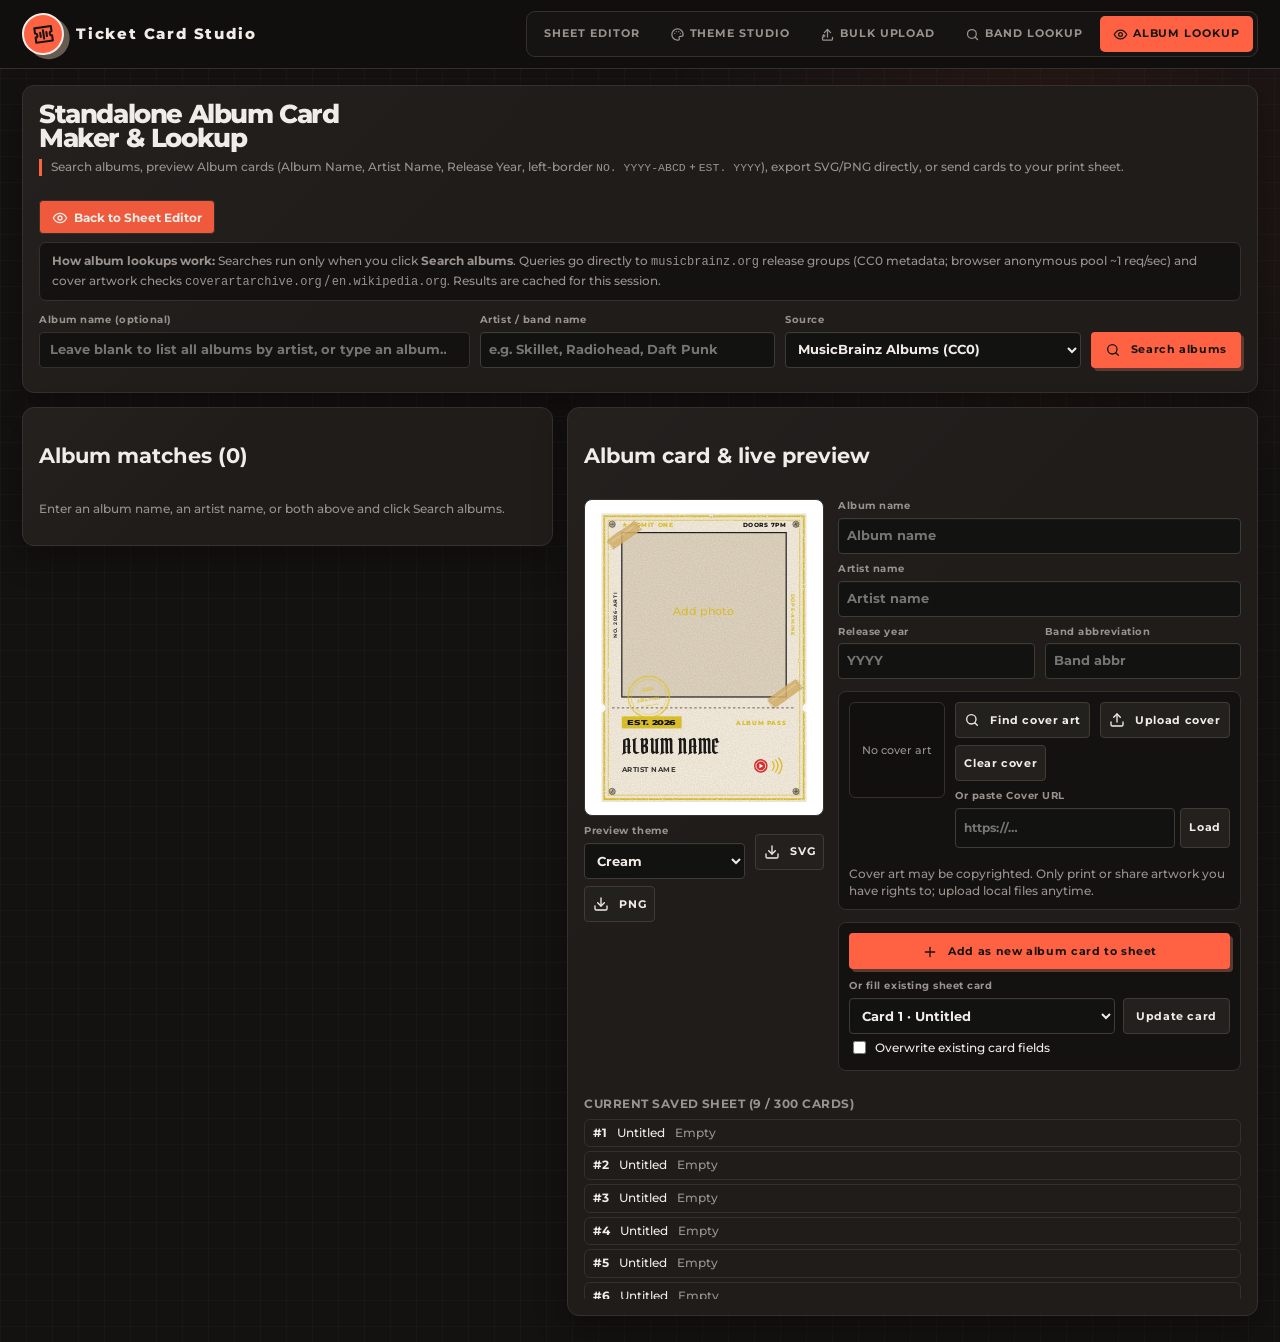
==== commit 329cef19: "feat(album-lookup): allow searching all albums by artist with blank album query (?v=phase10d)" ====
--- a/album-lookup.html
+++ b/album-lookup.html
@@ -4,10 +4,10 @@
 <meta charset="utf-8">
 <meta name="viewport" content="width=device-width, initial-scale=1, viewport-fit=cover">
 <title>Album Lookup — Ticket Card Studio</title>
-<link rel="icon" type="image/svg+xml" href="favicon.svg?v=phase10">
+<link rel="icon" type="image/svg+xml" href="favicon.svg?v=phase10d">
 <link rel="stylesheet" href="https://fonts.googleapis.com/css2?family=Caveat:wght@700&family=Covered+By+Your+Grace&family=Dancing+Script:wght@700&family=Great+Vibes&family=Oswald:wght@700&family=Permanent+Marker&family=Reenie+Beanie&family=Rock+Salt&family=Space+Mono:wght@700&display=swap">
-<link rel="stylesheet" href="css/tokens.css?v=phase10">
-<link rel="stylesheet" href="css/app.css?v=phase10">
+<link rel="stylesheet" href="css/tokens.css?v=phase10d">
+<link rel="stylesheet" href="css/app.css?v=phase10d">
 </head>
 <body>
 <header class="topbar">
@@ -56,12 +56,12 @@
 
     <form id="alb-form" class="lookup-form">
       <label class="fld lookup-query-fld">
-        <span>Album name</span>
-        <input id="alb-query" type="search" placeholder="e.g. OK Computer, Random Access Memories, In Rainbows…" autocomplete="off" spellcheck="false">
+        <span>Album name (optional)</span>
+        <input id="alb-query" type="search" placeholder="Leave blank to list all albums by artist, or type an album…" autocomplete="off" spellcheck="false">
       </label>
       <label class="fld lookup-provider-fld">
-        <span>Artist (optional filter)</span>
-        <input id="alb-artist" type="text" placeholder="e.g. Radiohead, Daft Punk" autocomplete="off">
+        <span>Artist / band name</span>
+        <input id="alb-artist" type="text" placeholder="e.g. Skillet, Radiohead, Daft Punk" autocomplete="off">
       </label>
       <label class="fld lookup-provider-fld">
         <span>Source</span>
@@ -88,7 +88,7 @@
     <section class="panel lookup-results-panel" aria-labelledby="alb-results-heading">
       <h2 id="alb-results-heading">Album matches (<span id="alb-match-count">0</span>)</h2>
       <div id="alb-results" class="lookup-results">
-        <p class="hint">Enter an album name above and click Search albums.</p>
+        <p class="hint">Enter an album name, an artist name, or both above and click Search albums.</p>
       </div>
     </section>
 
@@ -172,6 +172,6 @@
   <button class="accent sm" id="alb-open-editor" type="button"><span data-icon="view"></span> Open editor</button>
 </div>
 
-<script type="module" src="js/album-lookup.js?v=phase10"></script>
+<script type="module" src="js/album-lookup.js?v=phase10d"></script>
 </body>
 </html>
--- a/css/app.css
+++ b/css/app.css
@@ -490,6 +490,11 @@
   box-shadow: 0 5px 22px rgba(0, 0, 0, 0.22);
   background: #fff;
   border-radius: 2px;
+  transition: outline-color 0.16s ease, box-shadow 0.16s ease;
+}
+.sheet.is-active-page {
+  outline: 2px solid color-mix(in srgb, var(--accent, #ff5a36) 72%, transparent);
+  outline-offset: 2px;
 }
 .pp {
   cursor: grab;
@@ -613,6 +618,45 @@
   display: flex;
   justify-content: space-between;
   color: var(--ink);
+}
+.pv-ed-subheader {
+  display: flex;
+  align-items: center;
+  justify-content: space-between;
+  gap: 8px;
+  font-size: 10.5px;
+  font-weight: 800;
+  letter-spacing: 0.06em;
+  text-transform: uppercase;
+  color: var(--mute);
+}
+.pv-ed-divider {
+  height: 1px;
+  background: var(--line);
+  margin: 2px 0;
+}
+.pv-sub-fields {
+  border: 1px solid var(--line);
+  border-radius: 6px;
+  margin: 0;
+  padding: 6px 8px 8px;
+}
+.pv-sub-fields legend {
+  display: flex;
+  align-items: center;
+  gap: 6px;
+  padding: 0 4px;
+  font-size: 10px;
+  font-weight: 700;
+  color: var(--mute);
+}
+.pv-check-grid {
+  display: grid;
+  grid-template-columns: repeat(2, minmax(0, 1fr));
+  gap: 4px 8px;
+}
+.pv-check-grid .chk {
+  font-size: 11px;
 }
 @media (max-width: 780px) {
   .pv-body {
@@ -734,6 +778,7 @@
     height: 297mm;
     border-radius: 0;
     box-shadow: none;
+    outline: none !important;
     break-after: page;
     page-break-after: always;
     break-inside: avoid;
@@ -3578,8 +3623,19 @@
   .pv-band-fld[hidden],
   .pv-vc-fld[hidden],
   #corient-wrap[hidden],
-  #vc-badge-wrap[hidden] {
+  #vc-badge-wrap[hidden],
+  #card-back-logo-wrap[hidden],
+  #card-back-logo-color-wrap[hidden],
+  [data-pv-border-group][hidden] {
     display: none !important;
+  }
+
+  .card-back-opts {
+    width: 100%;
+    padding: 6px 8px;
+    border: 1px solid var(--line);
+    border-radius: 6px;
+    background: rgba(255, 255, 255, 0.02);
   }
 
   .svg-code-dialog::backdrop {
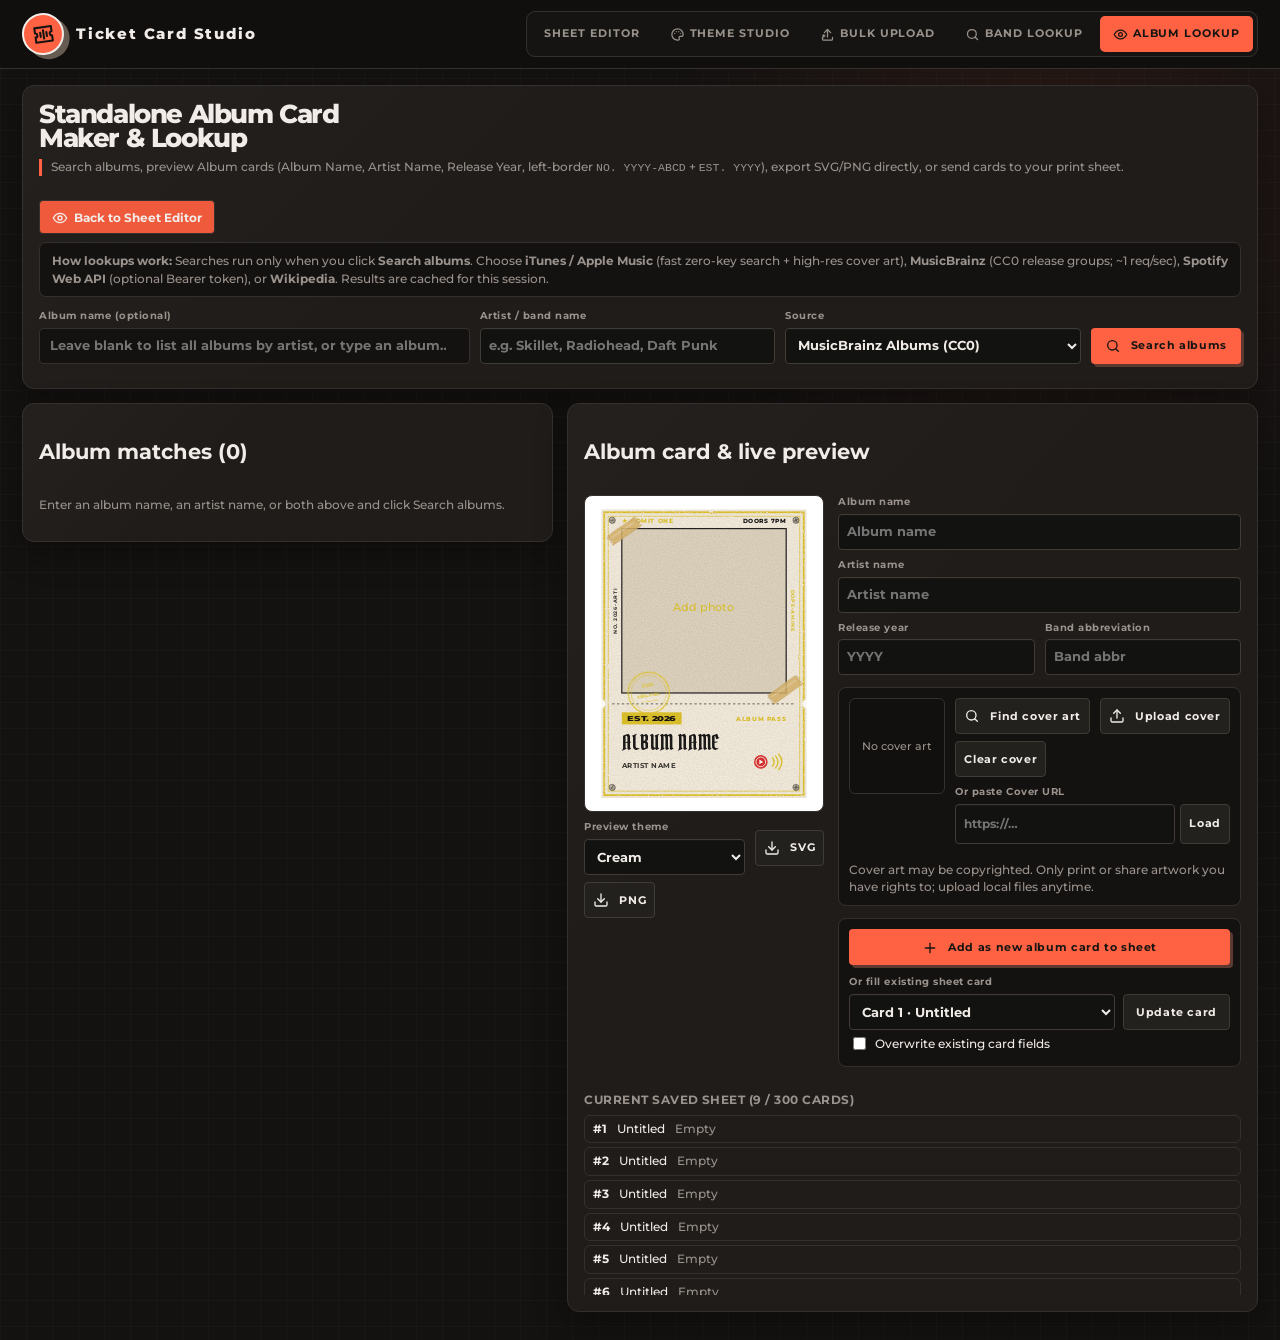
==== commit b3008874: "feat(lookup): add iTunes, TheAudioDB, and optional Spotify API providers (?v=phase10e)" ====
--- a/album-lookup.html
+++ b/album-lookup.html
@@ -4,10 +4,10 @@
 <meta charset="utf-8">
 <meta name="viewport" content="width=device-width, initial-scale=1, viewport-fit=cover">
 <title>Album Lookup — Ticket Card Studio</title>
-<link rel="icon" type="image/svg+xml" href="favicon.svg?v=phase10d">
+<link rel="icon" type="image/svg+xml" href="favicon.svg?v=phase10e">
 <link rel="stylesheet" href="https://fonts.googleapis.com/css2?family=Caveat:wght@700&family=Covered+By+Your+Grace&family=Dancing+Script:wght@700&family=Great+Vibes&family=Oswald:wght@700&family=Permanent+Marker&family=Reenie+Beanie&family=Rock+Salt&family=Space+Mono:wght@700&display=swap">
-<link rel="stylesheet" href="css/tokens.css?v=phase10d">
-<link rel="stylesheet" href="css/app.css?v=phase10d">
+<link rel="stylesheet" href="css/tokens.css?v=phase10e">
+<link rel="stylesheet" href="css/app.css?v=phase10e">
 </head>
 <body>
 <header class="topbar">
@@ -47,7 +47,7 @@
     </div>
 
     <div class="lookup-disclosure" role="note">
-      <strong>How album lookups work:</strong> Searches run only when you click <strong>Search albums</strong>. Queries go directly to <code>musicbrainz.org</code> release groups (CC0 metadata; browser anonymous pool ~1 req/sec) and cover artwork checks <code>coverartarchive.org</code> / <code>en.wikipedia.org</code>. Results are cached for this session.
+      <strong>How lookups work:</strong> Searches run only when you click <strong>Search albums</strong>. Choose <strong>iTunes / Apple Music</strong> (fast zero-key search + high-res cover art), <strong>MusicBrainz</strong> (CC0 release groups; ~1 req/sec), <strong>Spotify Web API</strong> (optional Bearer token), or <strong>Wikipedia</strong>. Results are cached for this session.
     </div>
 
     <div id="alb-disabled-banner" class="lookup-warning" hidden>
@@ -67,6 +67,8 @@
         <span>Source</span>
         <select id="alb-provider">
           <option value="musicbrainz">MusicBrainz Albums (CC0)</option>
+          <option value="itunes">iTunes / Apple Music (Fast · zero-key)</option>
+          <option value="spotify">Spotify Web API (Token · Gist)</option>
           <option value="wikipedia">Wikipedia Album search</option>
         </select>
       </label>
@@ -75,11 +77,19 @@
       </div>
     </form>
 
+    <div id="alb-spotify-wrap" class="lookup-spotify-wrap" hidden>
+      <label class="fld">
+        <span>Spotify Bearer token (session-only, never exported)</span>
+        <input id="alb-spotify-token" type="password" placeholder="Paste OAuth access token from developer.spotify.com…" autocomplete="off" spellcheck="false">
+      </label>
+    </div>
+
     <div class="lookup-status-row">
       <div id="alb-status" class="hint" role="status" aria-live="polite"></div>
       <div id="alb-recovery" class="ctrl-flex" hidden>
         <button class="g sm" id="alb-retry-btn" type="button"><span data-icon="reset"></span> Retry</button>
-        <button class="g sm" id="alb-wiki-fallback-btn" type="button">Try Wikipedia search instead</button>
+        <button class="g sm" id="alb-fast-fallback-btn" type="button">Try iTunes (fast)</button>
+        <button class="g sm" id="alb-wiki-fallback-btn" type="button">Try Wikipedia search</button>
       </div>
     </div>
   </section>
@@ -172,6 +182,6 @@
   <button class="accent sm" id="alb-open-editor" type="button"><span data-icon="view"></span> Open editor</button>
 </div>
 
-<script type="module" src="js/album-lookup.js?v=phase10d"></script>
+<script type="module" src="js/album-lookup.js?v=phase10e"></script>
 </body>
 </html>
--- a/css/app.css
+++ b/css/app.css
@@ -4080,8 +4080,17 @@
   #lookup-transfer-toast[hidden],
   #alb-recovery[hidden],
   #alb-disabled-banner[hidden],
-  #alb-transfer-toast[hidden] {
+  #alb-transfer-toast[hidden],
+  .lookup-spotify-wrap[hidden] {
     display: none !important;
+  }
+
+  .lookup-spotify-wrap {
+    margin-top: 8px;
+    padding: 8px 10px;
+    border: 1px solid var(--line);
+    border-radius: 7px;
+    background: rgba(255, 255, 255, 0.03);
   }
 
   .lookup-query-fld input[type="search"] {
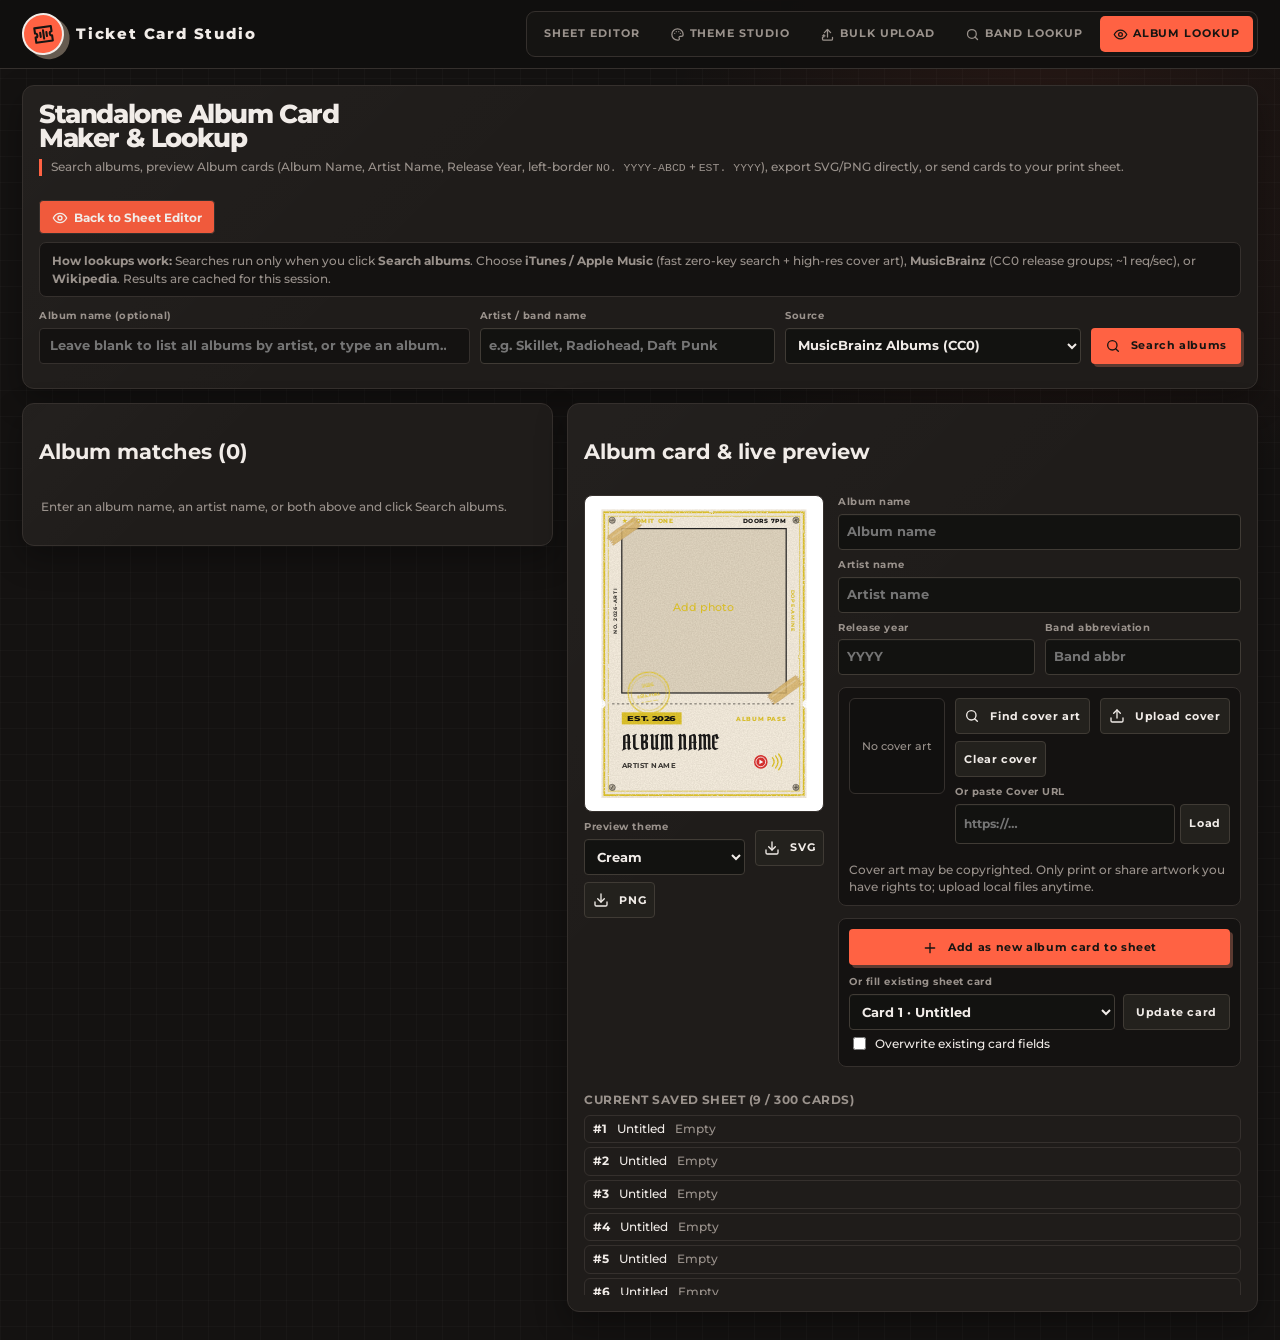
==== commit 7ef316a8: "fix(lookup): remove Spotify option and prevent result card flex shrink overlap (?v=phase10f)" ====
--- a/album-lookup.html
+++ b/album-lookup.html
@@ -4,10 +4,10 @@
 <meta charset="utf-8">
 <meta name="viewport" content="width=device-width, initial-scale=1, viewport-fit=cover">
 <title>Album Lookup — Ticket Card Studio</title>
-<link rel="icon" type="image/svg+xml" href="favicon.svg?v=phase10e">
+<link rel="icon" type="image/svg+xml" href="favicon.svg?v=phase10f">
 <link rel="stylesheet" href="https://fonts.googleapis.com/css2?family=Caveat:wght@700&family=Covered+By+Your+Grace&family=Dancing+Script:wght@700&family=Great+Vibes&family=Oswald:wght@700&family=Permanent+Marker&family=Reenie+Beanie&family=Rock+Salt&family=Space+Mono:wght@700&display=swap">
-<link rel="stylesheet" href="css/tokens.css?v=phase10e">
-<link rel="stylesheet" href="css/app.css?v=phase10e">
+<link rel="stylesheet" href="css/tokens.css?v=phase10f">
+<link rel="stylesheet" href="css/app.css?v=phase10f">
 </head>
 <body>
 <header class="topbar">
@@ -47,7 +47,7 @@
     </div>
 
     <div class="lookup-disclosure" role="note">
-      <strong>How lookups work:</strong> Searches run only when you click <strong>Search albums</strong>. Choose <strong>iTunes / Apple Music</strong> (fast zero-key search + high-res cover art), <strong>MusicBrainz</strong> (CC0 release groups; ~1 req/sec), <strong>Spotify Web API</strong> (optional Bearer token), or <strong>Wikipedia</strong>. Results are cached for this session.
+      <strong>How lookups work:</strong> Searches run only when you click <strong>Search albums</strong>. Choose <strong>iTunes / Apple Music</strong> (fast zero-key search + high-res cover art), <strong>MusicBrainz</strong> (CC0 release groups; ~1 req/sec), or <strong>Wikipedia</strong>. Results are cached for this session.
     </div>
 
     <div id="alb-disabled-banner" class="lookup-warning" hidden>
@@ -68,7 +68,6 @@
         <select id="alb-provider">
           <option value="musicbrainz">MusicBrainz Albums (CC0)</option>
           <option value="itunes">iTunes / Apple Music (Fast · zero-key)</option>
-          <option value="spotify">Spotify Web API (Token · Gist)</option>
           <option value="wikipedia">Wikipedia Album search</option>
         </select>
       </label>
@@ -76,13 +75,6 @@
         <button class="accent" id="alb-search-btn" type="submit"><span data-icon="search"></span> Search albums</button>
       </div>
     </form>
-
-    <div id="alb-spotify-wrap" class="lookup-spotify-wrap" hidden>
-      <label class="fld">
-        <span>Spotify Bearer token (session-only, never exported)</span>
-        <input id="alb-spotify-token" type="password" placeholder="Paste OAuth access token from developer.spotify.com…" autocomplete="off" spellcheck="false">
-      </label>
-    </div>
 
     <div class="lookup-status-row">
       <div id="alb-status" class="hint" role="status" aria-live="polite"></div>
@@ -182,6 +174,6 @@
   <button class="accent sm" id="alb-open-editor" type="button"><span data-icon="view"></span> Open editor</button>
 </div>
 
-<script type="module" src="js/album-lookup.js?v=phase10e"></script>
+<script type="module" src="js/album-lookup.js?v=phase10f"></script>
 </body>
 </html>
--- a/css/app.css
+++ b/css/app.css
@@ -4080,17 +4080,8 @@
   #lookup-transfer-toast[hidden],
   #alb-recovery[hidden],
   #alb-disabled-banner[hidden],
-  #alb-transfer-toast[hidden],
-  .lookup-spotify-wrap[hidden] {
+  #alb-transfer-toast[hidden] {
     display: none !important;
-  }
-
-  .lookup-spotify-wrap {
-    margin-top: 8px;
-    padding: 8px 10px;
-    border: 1px solid var(--line);
-    border-radius: 7px;
-    background: rgba(255, 255, 255, 0.03);
   }
 
   .lookup-query-fld input[type="search"] {
@@ -4215,13 +4206,15 @@
     flex-direction: column;
     gap: 8px;
     margin-top: 8px;
+    padding: 2px;
     max-height: 70vh;
     overflow-y: auto;
   }
 
   .lookup-result-card {
+    flex: 0 0 auto;
+    width: 100%;
     text-align: left;
-    width: 100%;
     padding: 10px 12px;
     border: 1px solid var(--line);
     border-radius: 8px;
@@ -4230,7 +4223,14 @@
     cursor: pointer;
     display: flex;
     flex-direction: column;
+    align-items: stretch;
+    justify-content: flex-start;
     gap: 4px;
+    font-size: 12.5px;
+    line-height: 1.35;
+    text-transform: none;
+    letter-spacing: normal;
+    box-shadow: none;
   }
 
   .lookup-result-card:hover {
@@ -4243,16 +4243,26 @@
   }
 
   .lookup-result-top {
+    width: 100%;
     display: flex;
     justify-content: space-between;
-    align-items: center;
+    align-items: flex-start;
     gap: 8px;
+  }
+
+  .lookup-result-top strong {
+    text-align: left;
+    min-width: 0;
+    overflow-wrap: anywhere;
   }
 
   .lookup-result-sub,
   .lookup-result-meta {
+    text-align: left;
     font-size: 11px;
+    line-height: 1.35;
     color: var(--mute);
+    overflow-wrap: anywhere;
   }
 
   .lookup-pill {
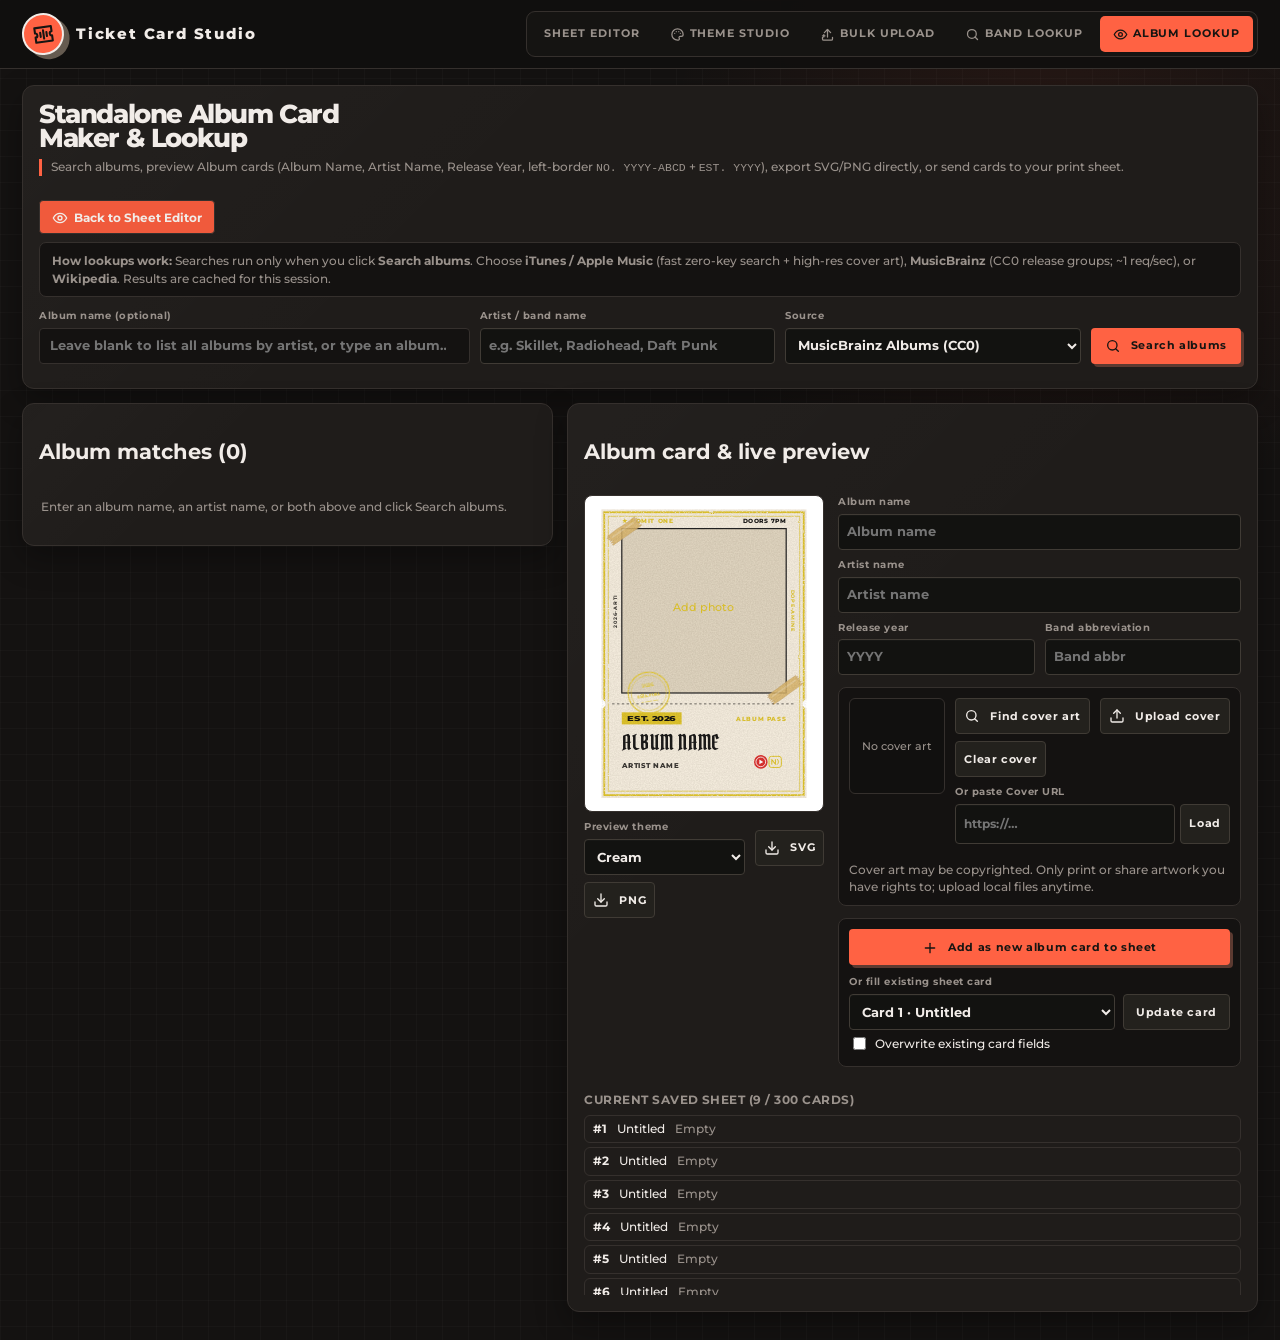
==== commit 7fa5e324: "UI overhaul: 8-tab breadcrumb sidebar, constant Cards section, expanding Single Card drawer with sea" ====
--- a/album-lookup.html
+++ b/album-lookup.html
@@ -4,10 +4,10 @@
 <meta charset="utf-8">
 <meta name="viewport" content="width=device-width, initial-scale=1, viewport-fit=cover">
 <title>Album Lookup — Ticket Card Studio</title>
-<link rel="icon" type="image/svg+xml" href="favicon.svg?v=phase10f">
+<link rel="icon" type="image/svg+xml" href="favicon.svg?v=phase10j">
 <link rel="stylesheet" href="https://fonts.googleapis.com/css2?family=Caveat:wght@700&family=Covered+By+Your+Grace&family=Dancing+Script:wght@700&family=Great+Vibes&family=Oswald:wght@700&family=Permanent+Marker&family=Reenie+Beanie&family=Rock+Salt&family=Space+Mono:wght@700&display=swap">
-<link rel="stylesheet" href="css/tokens.css?v=phase10f">
-<link rel="stylesheet" href="css/app.css?v=phase10f">
+<link rel="stylesheet" href="css/tokens.css?v=phase10j">
+<link rel="stylesheet" href="css/app.css?v=phase10j">
 </head>
 <body>
 <header class="topbar">
@@ -174,6 +174,6 @@
   <button class="accent sm" id="alb-open-editor" type="button"><span data-icon="view"></span> Open editor</button>
 </div>
 
-<script type="module" src="js/album-lookup.js?v=phase10f"></script>
+<script type="module" src="js/album-lookup.js?v=phase10j"></script>
 </body>
 </html>
--- a/css/app.css
+++ b/css/app.css
@@ -352,9 +352,16 @@
   background: var(--accent-soft);
   border-color: var(--accent);
 }
-.cv {
+.cv-wrap {
+  position: sticky;
+  top: 62px;
   width: 64px;
   height: 64px;
+  flex: 0 0 auto;
+}
+.cv {
+  width: 100%;
+  height: 100%;
   border-radius: 7px;
   border: 1px dashed var(--mute);
   background: var(--bg) center/cover no-repeat;
@@ -365,8 +372,6 @@
   font-size: 11px;
   text-align: center;
   padding: 3px;
-  position: sticky;
-  top: 62px;
   overflow: hidden;
 }
 .f {
@@ -731,9 +736,16 @@
     gap: 8px;
     padding: 8px;
   }
-  .cv {
+  .cv-wrap {
+    position: relative;
+    top: auto;
     width: 54px;
     height: 54px;
+  }
+  .cv {
+    position: static;
+    width: 100%;
+    height: 100%;
   }
 }
 
@@ -4385,13 +4397,517 @@
     }
   }
 
+  /* Studio Tabbed Layout & Control Search */
+  .ctrl-search-wrap {
+    margin-bottom: 10px;
+  }
+
+  .ctrl-search-results {
+    margin-top: 6px;
+    display: flex;
+    flex-direction: column;
+    gap: 4px;
+    max-height: 220px;
+    overflow-y: auto;
+    padding: 6px;
+    border: 1px solid var(--line);
+    border-radius: 8px;
+    background: var(--bg);
+  }
+
+  .ctrl-search-results[hidden],
+  .ctrl-search-wrap .card-search-clear[hidden],
+  .studio-tab-panel[hidden],
+  .pv-tab-panel[hidden] {
+    display: none !important;
+  }
+
+  .ctrl-search-item {
+    width: 100%;
+    flex: 0 0 auto;
+    display: flex;
+    align-items: center;
+    justify-content: space-between;
+    gap: 8px;
+    padding: 6px 9px;
+    min-height: 30px;
+    border: 1px solid transparent;
+    border-radius: 6px;
+    background: rgba(255, 255, 255, 0.03) !important;
+    color: var(--ink) !important;
+    font-size: 11.5px;
+    font-weight: 600;
+    text-align: left;
+    text-transform: none !important;
+    letter-spacing: normal !important;
+    box-shadow: none !important;
+  }
+
+  .ctrl-search-item:hover {
+    border-color: rgba(255, 90, 54, 0.55);
+    background: rgba(255, 90, 54, 0.1) !important;
+  }
+
+  .ctrl-search-tab-pill {
+    font-size: 10px;
+    font-weight: 700;
+    color: var(--accent);
+    background: rgba(255, 90, 54, 0.14);
+    padding: 2px 6px;
+    border-radius: 999px;
+    white-space: nowrap;
+  }
+
+  .studio-tabs {
+    display: flex;
+    flex-wrap: wrap;
+    gap: 5px;
+    margin-bottom: 8px;
+    padding: 4px;
+    border: 1px solid var(--line);
+    border-radius: 8px;
+    background: var(--bg);
+  }
+
+  .studio-tab {
+    flex: 1 1 auto;
+    min-height: 30px;
+    padding: 5px 8px;
+    border-radius: 6px;
+    border: 1px solid transparent;
+    background: transparent !important;
+    color: var(--mute) !important;
+    font-size: 10.5px;
+    font-weight: 700;
+    letter-spacing: 0.03em;
+    text-transform: uppercase;
+    box-shadow: none !important;
+    white-space: nowrap;
+  }
+
+  .studio-tab:hover {
+    color: var(--ink) !important;
+    background: rgba(255, 255, 255, 0.05) !important;
+  }
+
+  .studio-tab[aria-selected="true"] {
+    background: var(--accent) !important;
+    color: #171512 !important;
+    border-color: var(--accent);
+  }
+
+  .studio-tab[data-has-match="true"]:not([aria-selected="true"]) {
+    border-color: rgba(255, 90, 54, 0.5);
+    color: var(--ink) !important;
+  }
+
+  .studio-tab-panel {
+    padding-top: 4px;
+  }
+
+  .studio-tab-panel > .ctrl-grid {
+    padding: 10px;
+    border: 1px solid var(--line);
+    border-radius: 8px;
+    background: var(--subpanel, rgba(255, 255, 255, 0.02));
+  }
+
+  .pv-tabs {
+    position: sticky;
+    top: 0;
+    z-index: 3;
+    margin-bottom: 2px;
+  }
+
+  .pv-tab-panel {
+    display: flex;
+    flex-direction: column;
+    gap: 10px;
+  }
+
+  .pv-ed-actions-bar {
+    position: sticky;
+    bottom: 0;
+    z-index: 3;
+    margin-top: 2px;
+    background: var(--panel);
+  }
+
+  .is-control-flash {
+    outline: 2px solid var(--accent);
+    outline-offset: 3px;
+    border-radius: 6px;
+    box-shadow: 0 0 0 5px rgba(255, 90, 54, 0.22);
+    transition: box-shadow 0.3s ease;
+  }
+
+  #reset-all-cards.has-custom {
+    border-color: rgba(255, 90, 54, 0.55);
+    color: var(--accent);
+  }
+
+  .cv-remove-btn {
+    position: absolute;
+    top: -6px;
+    right: -6px;
+    z-index: 2;
+    width: 18px;
+    height: 18px;
+    min-width: 18px;
+    min-height: 18px;
+    padding: 0;
+    line-height: 1;
+    border-radius: 999px;
+    background: #dc2626 !important;
+    color: #ffffff !important;
+    border: 1.5px solid var(--panel, #191816);
+    box-shadow: 0 1px 4px rgba(0, 0, 0, 0.5) !important;
+    display: grid;
+    place-items: center;
+    cursor: pointer;
+  }
+
+  .cv-remove-btn:hover {
+    background: #ef4444 !important;
+    transform: scale(1.08);
+  }
+
+  .cv-remove-btn[hidden] {
+    display: none !important;
+  }
+
+  /* Toggle switches replacing checkboxes */
+  label.switch-row {
+    position: relative;
+    display: flex;
+    align-items: center;
+    gap: 10px;
+    min-height: 28px;
+    font-size: 12px;
+    font-weight: 600;
+    color: var(--ink);
+    cursor: pointer;
+    user-select: none;
+  }
+
+  label.switch-row .switch-input {
+    position: absolute;
+    opacity: 0;
+    width: 1px;
+    height: 1px;
+    margin: 0;
+    pointer-events: none;
+  }
+
+  .switch-track {
+    position: relative;
+    flex: 0 0 auto;
+    width: 34px;
+    height: 19px;
+    border-radius: 999px;
+    background: #35302a;
+    border: 1px solid #4e473f;
+    transition: background-color 0.16s ease, border-color 0.16s ease;
+  }
+
+  .switch-track::after {
+    content: "";
+    position: absolute;
+    top: 2px;
+    left: 2px;
+    width: 13px;
+    height: 13px;
+    border-radius: 50%;
+    background: #d8d0c7;
+    box-shadow: 0 1px 2px rgba(0, 0, 0, 0.45);
+    transition: transform 0.16s ease, background-color 0.16s ease;
+  }
+
+  .switch-input:checked + .switch-track {
+    background: var(--accent);
+    border-color: var(--accent);
+  }
+
+  .switch-input:checked + .switch-track::after {
+    transform: translateX(15px);
+    background: #171512;
+  }
+
+  .switch-input:focus-visible + .switch-track {
+    outline: 2px solid var(--accent);
+    outline-offset: 2px;
+  }
+
+  .switch-input:disabled + .switch-track {
+    opacity: 0.45;
+  }
+
+  .switch-input:disabled ~ .switch-text {
+    opacity: 0.5;
+  }
+
+  .switch-text {
+    line-height: 1.25;
+  }
+
+  /* Tab breadcrumbs & multi-layer sub-navigation */
+  .crumb-bar {
+    display: flex;
+    flex-direction: column;
+    gap: 6px;
+    margin-bottom: 8px;
+    padding-bottom: 8px;
+    border-bottom: 1px solid var(--line);
+  }
+
+  .crumb-trail {
+    display: flex;
+    align-items: center;
+    flex-wrap: wrap;
+    gap: 5px;
+    font-size: 11px;
+    color: var(--mute);
+  }
+
+  .crumb-trail strong {
+    color: var(--ink);
+    font-weight: 700;
+  }
+
+  .crumb-sep {
+    opacity: 0.55;
+  }
+
+  .crumb-pills {
+    display: flex;
+    flex-wrap: wrap;
+    gap: 4px;
+  }
+
+  .crumb-btn {
+    flex: 0 0 auto;
+    min-height: 26px;
+    padding: 3px 9px;
+    border-radius: 999px;
+    border: 1px solid var(--line);
+    background: rgba(255, 255, 255, 0.03) !important;
+    color: var(--mute) !important;
+    font-size: 10.5px;
+    font-weight: 700;
+    text-transform: none !important;
+    letter-spacing: 0.01em !important;
+    box-shadow: none !important;
+  }
+
+  .crumb-btn:hover {
+    color: var(--ink) !important;
+    border-color: rgba(255, 255, 255, 0.2);
+  }
+
+  .crumb-btn[aria-selected="true"] {
+    background: rgba(255, 90, 54, 0.16) !important;
+    border-color: rgba(255, 90, 54, 0.65) !important;
+    color: var(--ink) !important;
+  }
+
+  .crumb-btn[data-has-match="true"]:not([aria-selected="true"]) {
+    border-color: rgba(255, 198, 92, 0.65);
+    color: #ffd38c !important;
+  }
+
+  .crumb-panel[hidden] {
+    display: none !important;
+  }
+
+  .crumb-panel > .ctrl-grid {
+    padding: 10px;
+    border: 1px solid var(--line);
+    border-radius: 8px;
+    background: var(--subpanel, rgba(255, 255, 255, 0.02));
+  }
+
+  /* Disabled / greyed-out Backs & NFC panels */
+  .card-back-opts.is-disabled,
+  #nfc-controls-wrap.is-disabled {
+    opacity: 0.45;
+    filter: grayscale(0.45);
+    pointer-events: none;
+  }
+
+  /* Interactive multi-stop Gradient Slider Bar */
+  .grad-slider-wrap {
+    display: flex;
+    flex-direction: column;
+    gap: 8px;
+  }
+
+  .grad-bar-track {
+    position: relative;
+    height: 22px;
+    border-radius: 999px;
+    border: 1px solid #585046;
+    box-shadow: inset 0 1px 3px rgba(0, 0, 0, 0.55);
+    cursor: crosshair;
+    touch-action: none;
+    margin: 2px 6px;
+  }
+
+  .grad-stop-thumb {
+    position: absolute;
+    top: 50%;
+    width: 16px;
+    height: 16px;
+    min-width: 16px;
+    min-height: 16px;
+    padding: 0;
+    transform: translate(-50%, -50%);
+    border-radius: 50%;
+    border: 2px solid #ffffff !important;
+    box-shadow: 0 1px 5px rgba(0, 0, 0, 0.75) !important;
+    cursor: grab;
+  }
+
+  .grad-stop-thumb.is-active {
+    transform: translate(-50%, -50%) scale(1.18);
+    outline: 2px solid var(--accent);
+    outline-offset: 1px;
+  }
+
+  .grad-stop-thumb:active {
+    cursor: grabbing;
+  }
+
+  /* Constant Cards Section (outside tabs) */
+  .cards-constant-section {
+    margin-top: 14px;
+    padding-top: 12px;
+    border-top: 1px solid var(--line);
+  }
+
+  /* Extra stamps builder cards */
+  .extra-stamps-list {
+    display: flex;
+    flex-direction: column;
+    gap: 8px;
+  }
+
+  .extra-stamp-card {
+    display: flex;
+    flex-direction: column;
+    gap: 7px;
+    padding: 8px 9px;
+    border: 1px solid var(--line);
+    border-radius: 7px;
+    background: var(--bg);
+  }
+
+  .extra-stamp-head {
+    display: flex;
+    align-items: center;
+    gap: 6px;
+  }
+
+  .extra-stamp-head input[type="text"] {
+    flex: 1 1 auto;
+    min-width: 0;
+  }
+
+  .extra-stamp-grid {
+    display: grid;
+    grid-template-columns: repeat(2, minmax(0, 1fr));
+    gap: 6px 8px;
+    align-items: end;
+  }
+
+  /* Expanding Single-Card Side Drawer */
+  #pv.pv-drawer {
+    justify-content: flex-end;
+    align-items: stretch;
+    padding: 0;
+    background: rgba(8, 7, 6, 0.72);
+  }
+
+  #pv.pv-drawer .pvbox {
+    width: min(740px, 95vw);
+    height: 100%;
+    max-height: 100%;
+    border-radius: 12px 0 0 12px;
+    border-right: none;
+    transition: width 0.2s ease;
+  }
+
+  #pv.pv-drawer.is-expanded .pvbox {
+    width: min(1180px, 98vw);
+  }
+
+  #pv.pv-drawer .pv-body {
+    flex: 1 1 auto;
+    grid-template-columns: minmax(230px, 1fr) minmax(300px, 380px);
+    height: 100%;
+    overflow: hidden;
+  }
+
+  #pv.pv-drawer.is-expanded .pv-body {
+    grid-template-columns: minmax(320px, 1.15fr) minmax(360px, 460px);
+  }
+
+  #pv.pv-drawer #pvi {
+    height: 100%;
+    max-height: 100%;
+  }
+
+  #pv.pv-drawer #pvi svg {
+    max-height: calc(100vh - 90px);
+  }
+
+  #pv.pv-drawer .pv-editor {
+    height: 100%;
+    max-height: 100%;
+    overflow-y: auto;
+    padding-right: 4px;
+  }
+
+  .pv-search-wrap {
+    margin-bottom: 4px;
+  }
+
+  @media (max-width: 780px) {
+    #pv.pv-drawer .pvbox,
+    #pv.pv-drawer.is-expanded .pvbox {
+      width: 100vw;
+      border-radius: 0;
+    }
+
+    #pv.pv-drawer .pv-body,
+    #pv.pv-drawer.is-expanded .pv-body {
+      display: flex;
+      flex-direction: column;
+      overflow-y: auto;
+    }
+
+    #pv.pv-drawer #pvi {
+      height: auto;
+      max-height: 40vh;
+    }
+
+    #pv.pv-drawer #pvi svg {
+      max-height: 38vh;
+    }
+
+    #pv.pv-drawer .pv-editor {
+      height: auto;
+      max-height: none;
+      overflow-y: visible;
+    }
+  }
+
   @media (max-width: 520px) {
     .surprise-group .icon-only {
       min-width: 44px;
       min-height: 44px;
     }
 
-    .surprise-scope-list .chk,
+    .surprise-scope-list .switch-row,
     .surprise-actions button {
       min-height: 44px;
     }
